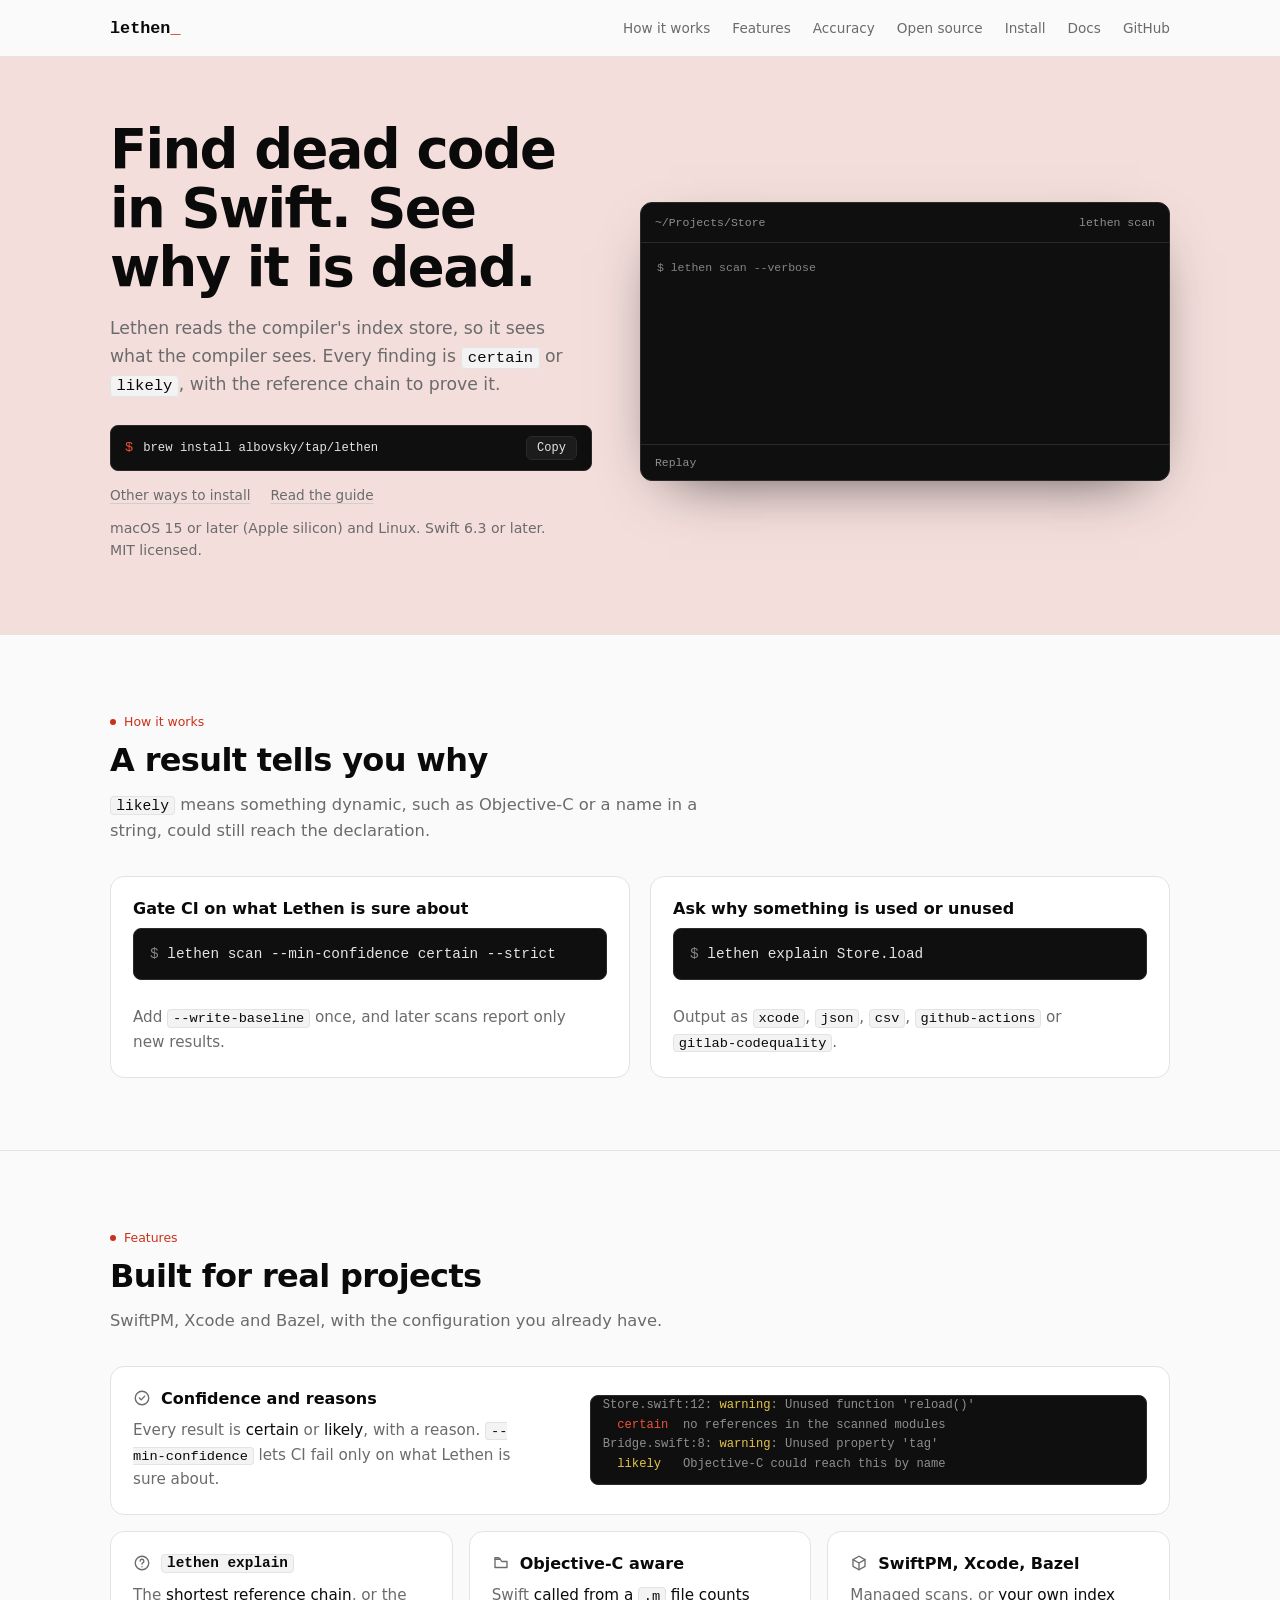
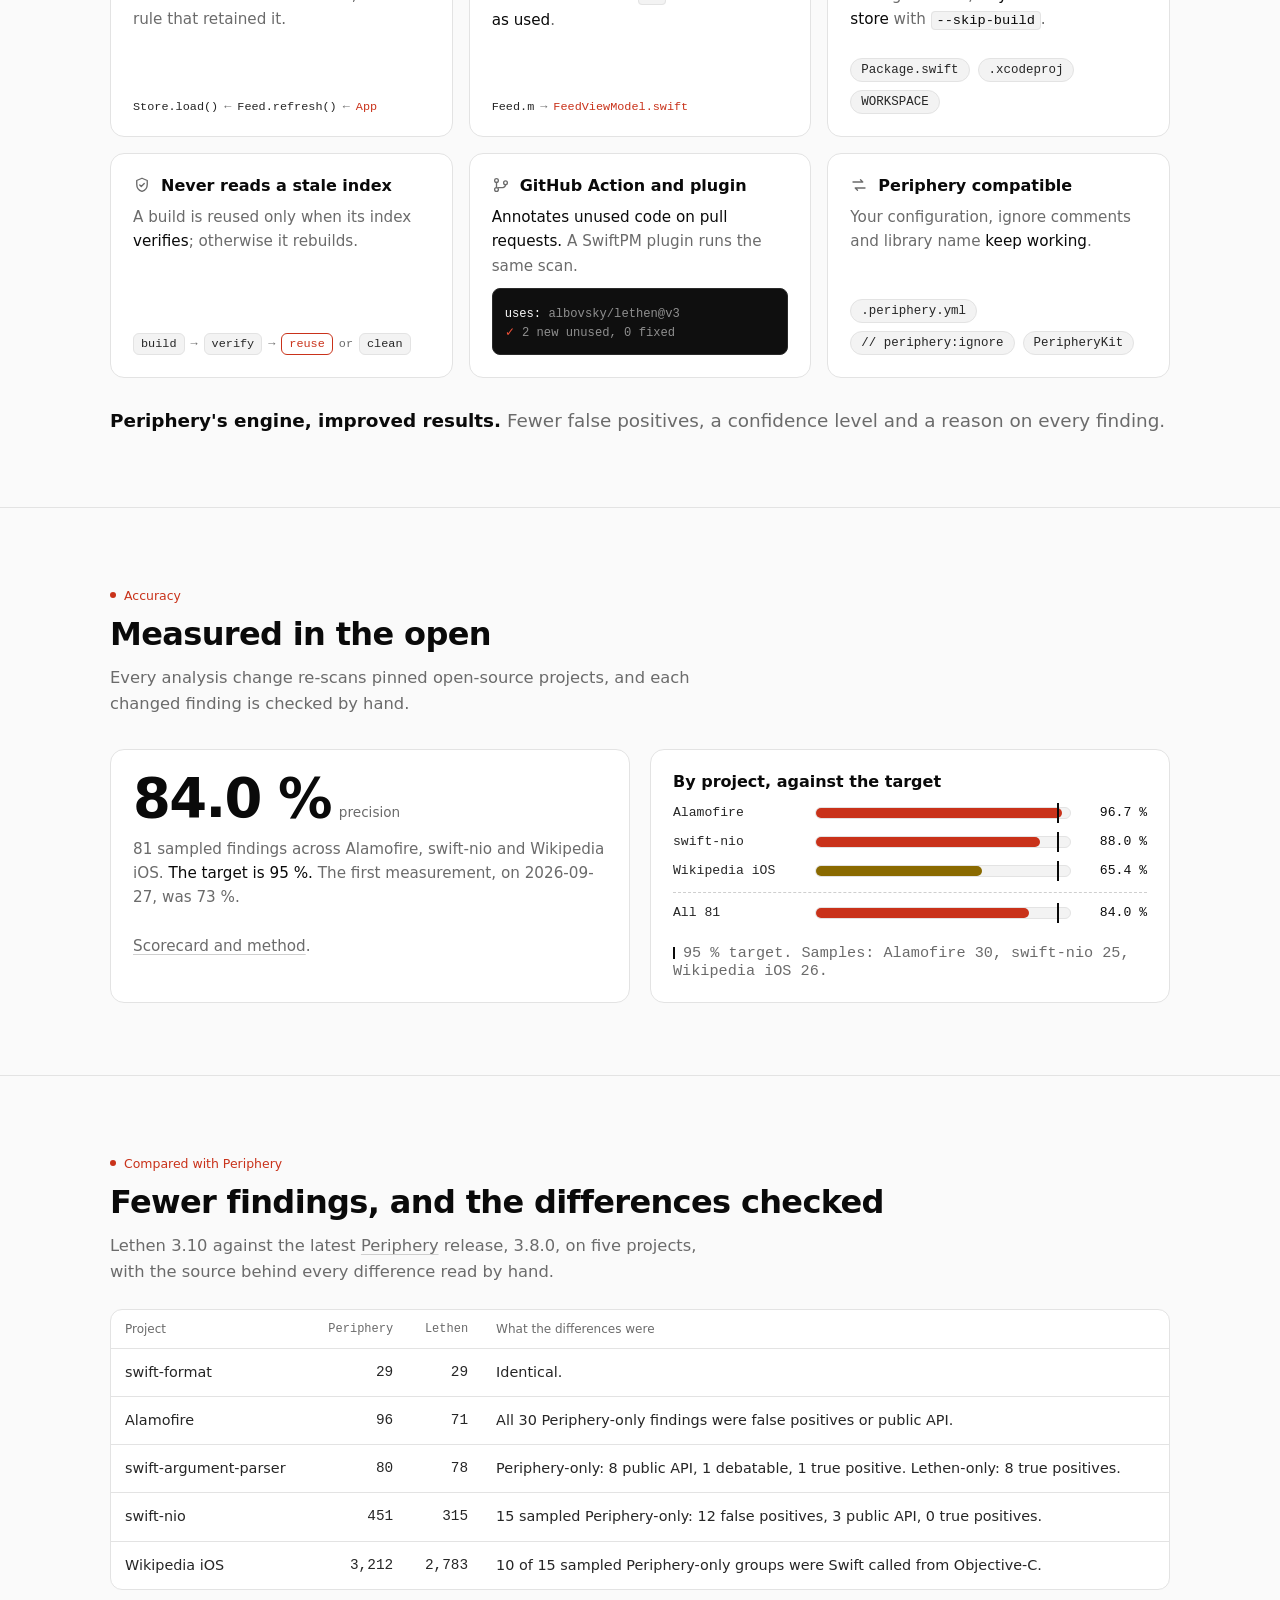
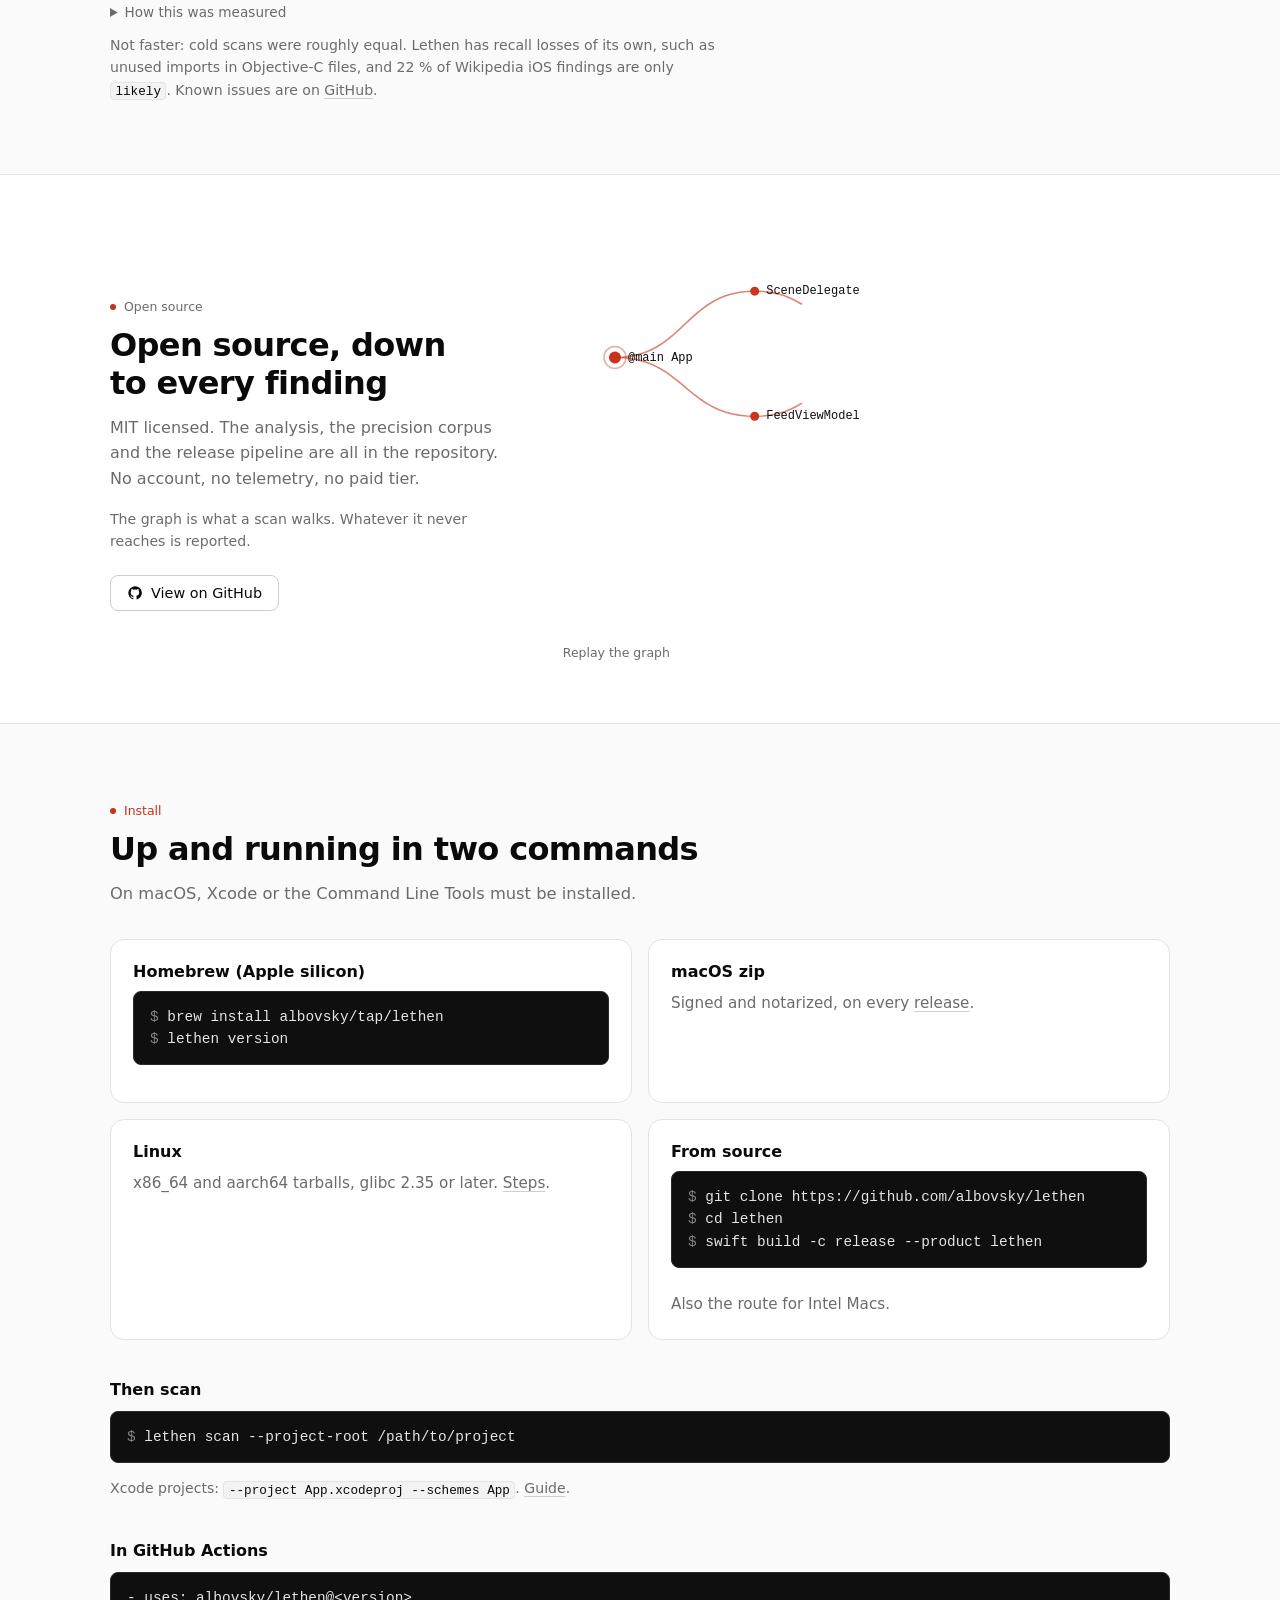
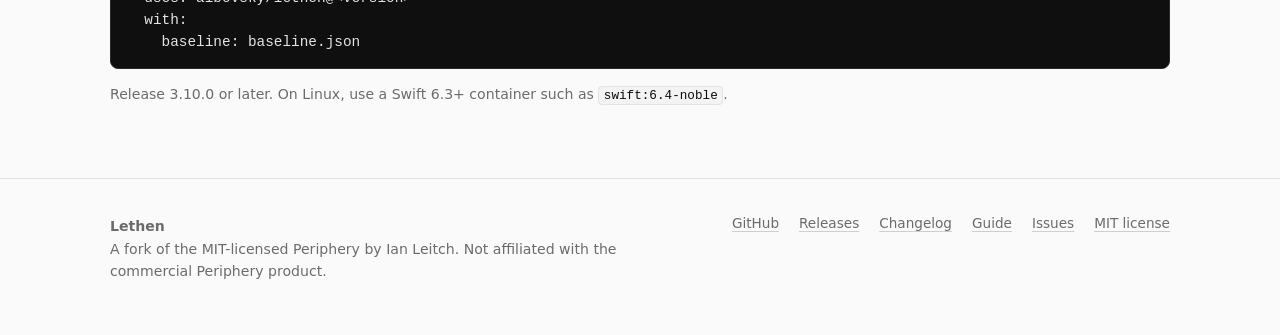
==== public/index.html @ 7d675636 "Darken the light-theme accent and keep Replay focusable during playback The light accent moves from " ====
<!doctype html>
<!-- Deployed from main by Cloudflare Workers Builds -->
<html lang="en">
<head>
<meta charset="utf-8">
<meta name="viewport" content="width=device-width, initial-scale=1">
<title>Lethen: find dead code in Swift</title>
<meta name="description" content="Lethen finds unused code in Swift projects. Every result carries a confidence and a reason. Works with SwiftPM, Xcode and Bazel, on macOS and Linux.">
<meta name="color-scheme" content="dark light">
<meta property="og:title" content="Lethen: find dead code in Swift. See why it is dead.">
<meta property="og:description" content="Every result carries a confidence and a reason, and `lethen explain` shows why a declaration is used or unused.">
<meta property="og:type" content="website">
<link rel="canonical" href="https://lethen.dev/">
<link rel="icon" href="favicon.svg" type="image/svg+xml">
<link rel="stylesheet" href="style.css">
</head>
<body>
<header class="top" id="hdr">
  <div class="wrap">
    <a class="brand" href="#top">lethen<i>_</i></a>
    <nav aria-label="Main">
      <a class="hide-sm" href="#how">How it works</a>
      <a class="hide-sm" href="#features">Features</a>
      <a class="hide-sm" href="#trust">Accuracy</a>
      <a class="hide-sm" href="#open">Open source</a>
      <a href="#install">Install</a>
      <a href="https://github.com/albovsky/lethen/blob/master/docs/guide.md">Docs</a>
      <a href="https://github.com/albovsky/lethen">GitHub</a>
    </nav>
  </div>
</header>

<main id="top">
<div class="herobg">
<canvas class="bg" id="bg" aria-hidden="true"></canvas>
<div class="wrap hero">
  <div>
    <h1>Find dead code in Swift. See why it is dead.</h1>
    <p class="lead">Lethen reads the compiler's index store, so it sees what the compiler sees. Every finding is <code>certain</code> or <code>likely</code>, with the reference chain to prove it.</p>
    <div class="cmd"><span class="p">$</span><code>brew install albovsky/tap/lethen</code><button type="button" data-copy="brew install albovsky/tap/lethen">Copy</button></div>
    <p class="links"><a href="#install">Other ways to install</a><a href="https://github.com/albovsky/lethen/blob/master/docs/guide.md">Read the guide</a></p>
    <p class="note">macOS 15 or later (Apple silicon) and Linux. Swift 6.3 or later. MIT licensed.</p>
  </div>
  <div class="term" id="term">
    <div class="tb"><span>~/Projects/Store</span><span>lethen scan</span></div>
<pre id="screen" aria-live="off"><span class="d">$ lethen scan --verbose</span>
Sources/Store.swift:12:10: <span class="w">warning</span>: Unused function 'reload()'
    reason: no references in the scanned modules
Sources/Cache.swift:40:7: <span class="w">warning</span>: Unused class 'LegacyCache'
    reason: only referenced by unused code
Sources/Bridge.swift:8:16: <span class="w">warning</span>: Unused property 'tag'
    confidence: likely
    reason: Objective-C could reach this by name
<span class="a">3 results, 1 likely.</span>

<span class="d">$ lethen explain Store.reload</span>
<span class="s">Store.reload()</span> is unused: certain.
No declaration in the scanned modules references it.
</pre>
    <button type="button" class="replay" id="replay" hidden>Replay</button>
  </div>
</div>
</div>

<section id="how">
  <div class="wrap">
    <p class="eyebrow">How it works</p>
    <h2>A result tells you why</h2>
    <p class="sub"><code>likely</code> means something dynamic, such as Objective-C or a name in a string, could still reach the declaration.</p>
    <div class="two">
      <div class="card">
        <h3>Gate CI on what Lethen is sure about</h3>
<pre><span class="d">$ </span>lethen scan --min-confidence certain --strict</pre>
        <p>Add <code>--write-baseline</code> once, and later scans report only new results.</p>
      </div>
      <div class="card">
        <h3>Ask why something is used or unused</h3>
<pre><span class="d">$ </span>lethen explain Store.load</pre>
        <p>Output as <code>xcode</code>, <code>json</code>, <code>csv</code>, <code>github-actions</code> or <code>gitlab-codequality</code>.</p>
      </div>
    </div>
  </div>
</section>

<section id="features">
  <div class="wrap">
    <p class="eyebrow">Features</p>
    <h2>Built for real projects</h2>
    <p class="sub">SwiftPM, Xcode and Bazel, with the configuration you already have.</p>
    <div class="grid">
      <div class="card feature-wide">
        <div>
          <h3><svg viewBox="0 0 24 24" fill="none" stroke="currentColor" stroke-width="1.8" stroke-linecap="round" stroke-linejoin="round"><circle cx="12" cy="12" r="9"/><path d="m8.5 12 2.5 2.5 4.5-5"/></svg>Confidence and reasons</h3>
          <p>Every result is <b>certain</b> or <b>likely</b>, with a reason. <code>--min-confidence</code> lets CI fail only on what Lethen is sure about.</p>
        </div>
        <div class="vis mini">Store.swift:12: <span class="w">warning</span>: Unused function 'reload()'
  <span class="a">certain</span>  no references in the scanned modules
Bridge.swift:8: <span class="w">warning</span>: Unused property 'tag'
  <span class="w">likely</span>   Objective-C could reach this by name</div>
      </div>
      <div class="card">
        <h3><svg viewBox="0 0 24 24" fill="none" stroke="currentColor" stroke-width="1.8" stroke-linecap="round" stroke-linejoin="round"><circle cx="12" cy="12" r="9"/><path d="M9.5 9.5a2.5 2.5 0 1 1 3.5 2.3c-.7.3-1 .9-1 1.7"/><path d="M12 17h.01"/></svg><code>lethen explain</code></h3>
        <p>The <b>shortest reference chain</b>, or the rule that retained it.</p>
        <div class="vis chain"><span>Store.load()</span><span class="arr">←</span><span>Feed.refresh()</span><span class="arr">←</span><span class="end">App</span></div>
      </div>
      <div class="card">
        <h3><svg viewBox="0 0 24 24" fill="none" stroke="currentColor" stroke-width="1.8" stroke-linecap="round" stroke-linejoin="round"><path d="M4 7h7l2 3h7v8H4z"/><path d="M4 7V5h5l2 2"/></svg>Objective-C aware</h3>
        <p>Swift <b>called from a <code>.m</code> file counts as used</b>.</p>
        <div class="vis chain"><span>Feed.m</span><span class="arr">→</span><span class="end">FeedViewModel.swift</span></div>
      </div>
      <div class="card">
        <h3><svg viewBox="0 0 24 24" fill="none" stroke="currentColor" stroke-width="1.8" stroke-linecap="round" stroke-linejoin="round"><path d="m12 3 8 4.5v9L12 21l-8-4.5v-9z"/><path d="M12 12 4 7.5M12 12l8-4.5M12 12v9"/></svg>SwiftPM, Xcode, Bazel</h3>
        <p>Managed scans, or <b>your own index store</b> with <code>--skip-build</code>.</p>
        <div class="vis chips"><span class="chip">Package.swift</span><span class="chip">.xcodeproj</span><span class="chip">WORKSPACE</span></div>
      </div>
      <div class="card">
        <h3><svg viewBox="0 0 24 24" fill="none" stroke="currentColor" stroke-width="1.8" stroke-linecap="round" stroke-linejoin="round"><path d="M12 3 5 6v5c0 4.5 3 8.3 7 9.5 4-1.2 7-5 7-9.5V6z"/><path d="m9 12 2 2 4-4"/></svg>Never reads a stale index</h3>
        <p>A build is reused only when its index <b>verifies</b>; otherwise it rebuilds.</p>
        <div class="vis steps"><span>build</span><span class="arr">→</span><span>verify</span><span class="arr">→</span><i><span class="hi">reuse</span><span class="arr">or</span><span>clean</span></i></div>
      </div>
      <div class="card">
        <h3><svg viewBox="0 0 24 24" fill="none" stroke="currentColor" stroke-width="1.8" stroke-linecap="round" stroke-linejoin="round"><circle cx="6" cy="6" r="2.5"/><circle cx="6" cy="18" r="2.5"/><circle cx="18" cy="9" r="2.5"/><path d="M6 8.5v7M18 11.5c0 3-3 4-6 4H8.5"/></svg>GitHub Action and plugin</h3>
        <p><b>Annotates unused code on pull requests.</b> A SwiftPM plugin runs the same scan.</p>
        <div class="vis mini"><span class="s">uses:</span> albovsky/lethen@v3
<span class="a">✓</span> 2 new unused, 0 fixed</div>
      </div>
      <div class="card">
        <h3><svg viewBox="0 0 24 24" fill="none" stroke="currentColor" stroke-width="1.8" stroke-linecap="round" stroke-linejoin="round"><path d="M4 8h13l-3-3M20 16H7l3 3"/></svg>Periphery compatible</h3>
        <p>Your configuration, ignore comments and library name <b>keep working</b>.</p>
        <div class="vis chips"><span class="chip">.periphery.yml</span><span class="chip">// periphery:ignore</span><span class="chip">PeripheryKit</span></div>
      </div>
    </div>
    <p class="tail"><b>Periphery's engine, improved results.</b> Fewer false positives, a confidence level and a reason on every finding.</p>
  </div>
</section>

<section id="trust">
  <div class="wrap">
    <p class="eyebrow">Accuracy</p>
    <h2>Measured in the open</h2>
    <p class="sub">Every analysis change re-scans pinned open-source projects, and each changed finding is checked by hand.</p>
    <div class="two">
      <div class="card">
        <div class="stat">84.0 %<small>precision</small></div>
        <p>81 sampled findings across Alamofire, swift-nio and Wikipedia iOS. <b>The target is 95 %.</b> The first measurement, on 2026-09-27, was 73 %.</p>
        <p class="note"><a href="https://github.com/albovsky/lethen/blob/master/docs/validation/precision-corpus.md">Scorecard and method</a>.</p>
      </div>
      <div class="card">
        <h3>By project, against the target</h3>
        <div class="bars" aria-label="Precision by project, against a 95 percent target">
          <div class="row"><span>Alamofire</span><div class="trk"><div class="fill" style="width:96.7%"></div><div class="tgt"></div></div><b>96.7 %</b></div>
          <div class="row"><span>swift-nio</span><div class="trk"><div class="fill" style="width:88%"></div><div class="tgt"></div></div><b>88.0 %</b></div>
          <div class="row"><span>Wikipedia iOS</span><div class="trk"><div class="fill low" style="width:65.4%"></div><div class="tgt"></div></div><b>65.4 %</b></div>
          <div class="row total"><span>All 81</span><div class="trk"><div class="fill" style="width:84%"></div><div class="tgt"></div></div><b>84.0 %</b></div>
        </div>
        <p class="legend"><i></i>95 % target. Samples: Alamofire 30, swift-nio 25, Wikipedia iOS 26.</p>
      </div>
    </div>
  </div>
</section>

<section id="periphery">
  <div class="wrap">
    <p class="eyebrow">Compared with Periphery</p>
    <h2>Fewer findings, and the differences checked</h2>
    <p class="sub">Lethen 3.10 against the latest <a href="https://github.com/peripheryapp/periphery">Periphery</a> release, 3.8.0, on five projects, with the source behind every difference read by hand.</p>
    <div class="table-scroll"><table class="wide">
      <thead><tr><th>Project</th><th class="num">Periphery</th><th class="num">Lethen</th><th>What the differences were</th></tr></thead>
      <tbody>
        <tr><td>swift-format</td><td class="num">29</td><td class="num">29</td><td>Identical.</td></tr>
        <tr><td>Alamofire</td><td class="num">96</td><td class="num">71</td><td>All 30 Periphery-only findings were false positives or public API.</td></tr>
        <tr><td>swift-argument-parser</td><td class="num">80</td><td class="num">78</td><td>Periphery-only: 8 public API, 1 debatable, 1 true positive. Lethen-only: 8 true positives.</td></tr>
        <tr><td>swift-nio</td><td class="num">451</td><td class="num">315</td><td>15 sampled Periphery-only: 12 false positives, 3 public API, 0 true positives.</td></tr>
        <tr><td>Wikipedia iOS</td><td class="num">3,212</td><td class="num">2,783</td><td>10 of 15 sampled Periphery-only groups were Swift called from Objective-C.</td></tr>
      </tbody>
    </table></div>
    <details class="note">
      <summary>How this was measured</summary>
      <p>Results with <code>--retain-public</code>, except Wikipedia iOS. Lethen 3.10.0 is <code>master</code> at <code>d7dec6c</code>. Periphery 3.8.0 is upstream tag <code>3.8.0</code> (<code>a2db299</code>), the latest upstream release. Both were built from source with <code>swift build -c release</code>. Alamofire, swift-argument-parser, swift-format and swift-nio ran on Linux x86_64 with Swift 6.4 (swift-6.4-RELEASE), at commits <code>bda9ed5</code>, <code>1021ac8</code>, <code>b15dd59</code> and <code>feaf4ac</code>, with <code>--retain-public --format json --quiet --disable-update-check</code>. Wikipedia iOS ran at <code>599e4a6</code> on an arm64 Mac with Xcode 27.0 (27A266a), Swift 6.4 and macOS 27, with <code>--project Wikipedia.xcodeproj --schemes Wikipedia -- -destination "generic/platform=iOS Simulator"</code>.</p>
      <p>Findings were matched on file, line, name and hint. For each project, every finding reported by only one tool was listed, and up to 15 per direction were checked by reading the source and, for Lethen, with <code>lethen explain</code>. The raw scan output is not published yet, so treat these numbers as a measurement we made, not a reproducible benchmark.</p>
    </details>
    <p class="note">Not faster: cold scans were roughly equal. Lethen has recall losses of its own, such as unused imports in Objective-C files, and 22 % of Wikipedia iOS findings are only <code>likely</code>. Known issues are on <a href="https://github.com/albovsky/lethen/issues">GitHub</a>.</p>
  </div>
</section>

<div class="band" id="open">
  <div class="wrap">
    <div>
      <p class="eyebrow">Open source</p>
      <h2>Open source, down to every finding</h2>
      <p>MIT licensed. The analysis, the precision corpus and the release pipeline are all in the repository. No account, no telemetry, no paid tier.</p>
      <p class="note">The graph is what a scan walks. Whatever it never reaches is reported.</p>
      <a class="btn" href="https://github.com/albovsky/lethen"><svg viewBox="0 0 24 24" fill="currentColor" aria-hidden="true"><path d="M12 2a10 10 0 0 0-3.2 19.5c.5.1.7-.2.7-.5v-1.8c-2.8.6-3.4-1.2-3.4-1.2-.4-1.2-1.1-1.5-1.1-1.5-.9-.6.1-.6.1-.6 1 .1 1.5 1 1.5 1 .9 1.6 2.4 1.1 3 .9.1-.7.4-1.1.6-1.4-2.2-.2-4.6-1.1-4.6-5 0-1.1.4-2 1-2.7-.1-.3-.4-1.3.1-2.7 0 0 .8-.3 2.8 1a9.5 9.5 0 0 1 5 0c1.9-1.3 2.7-1 2.7-1 .5 1.4.2 2.4.1 2.7.6.7 1 1.6 1 2.7 0 3.9-2.4 4.8-4.6 5 .4.3.7.9.7 1.9v2.8c0 .3.2.6.7.5A10 10 0 0 0 12 2z"/></svg>View on GitHub</a>
    </div>
    <div class="graph"><div class="dots" role="img" aria-label="A reference graph: declarations reached from the app entry point lit in orange, declarations nothing reaches dimmed below"><canvas id="dots"></canvas></div><button type="button" class="replay" id="dots-replay" hidden>Replay the graph</button></div>
  </div>
</div>

<section id="install">
  <div class="wrap">
    <p class="eyebrow">Install</p>
    <h2>Up and running in two commands</h2>
    <p class="sub">On macOS, Xcode or the Command Line Tools must be installed.</p>
    <div class="grid install">
      <div class="card">
        <h3>Homebrew (Apple silicon)</h3>
<pre><span class="d">$ </span>brew install albovsky/tap/lethen
<span class="d">$ </span>lethen version</pre>
      </div>
      <div class="card">
        <h3>macOS zip</h3>
        <p>Signed and notarized, on every <a href="https://github.com/albovsky/lethen/releases/latest">release</a>.</p>
      </div>
      <div class="card">
        <h3>Linux</h3>
        <p>x86_64 and aarch64 tarballs, glibc 2.35 or later. <a href="https://github.com/albovsky/lethen#linux">Steps</a>.</p>
      </div>
      <div class="card">
        <h3>From source</h3>
<pre><span class="d">$ </span>git clone https://github.com/albovsky/lethen
<span class="d">$ </span>cd lethen
<span class="d">$ </span>swift build -c release --product lethen</pre>
        <p>Also the route for Intel Macs.</p>
      </div>
    </div>
    <h3 class="gap">Then scan</h3>
<pre><span class="d">$ </span>lethen scan --project-root /path/to/project</pre>
    <p class="note">Xcode projects: <code>--project App.xcodeproj --schemes App</code>. <a href="https://github.com/albovsky/lethen/blob/master/docs/guide.md">Guide</a>.</p>
    <h3 class="gap">In GitHub Actions</h3>
<pre>- uses: albovsky/lethen@&lt;version&gt;
  with:
    baseline: baseline.json</pre>
    <p class="note">Release 3.10.0 or later. On Linux, use a Swift 6.3+ container such as <code>swift:6.4-noble</code>.</p>
  </div>
</section>
</main>

<footer>
  <div class="wrap cols">
    <div>
      <strong>Lethen</strong><br>
      A fork of the MIT-licensed Periphery by Ian Leitch. Not affiliated with the commercial Periphery product.
    </div>
    <ul>
      <li><a href="https://github.com/albovsky/lethen">GitHub</a></li>
      <li><a href="https://github.com/albovsky/lethen/releases">Releases</a></li>
      <li><a href="https://github.com/albovsky/lethen/blob/master/CHANGELOG.md">Changelog</a></li>
      <li><a href="https://github.com/albovsky/lethen/blob/master/docs/guide.md">Guide</a></li>
      <li><a href="https://github.com/albovsky/lethen/issues">Issues</a></li>
      <li><a href="https://github.com/albovsky/lethen/blob/master/LICENSE.md">MIT license</a></li>
    </ul>
  </div>
</footer>

<script>
document.querySelectorAll("[data-copy]").forEach(function (b) {
  b.addEventListener("click", function () {
    if (!navigator.clipboard) return;
    navigator.clipboard.writeText(b.dataset.copy).then(function () {
      b.textContent = "Copied";
      setTimeout(function () { b.textContent = "Copy"; }, 1500);
    }).catch(function () {});
  });
});

// The hero terminal types its two commands and prints the output line by line.
// The full transcript stays in the HTML, so it reads completely without
// JavaScript and when the visitor prefers reduced motion. With motion on, the
// transcript is only visually hidden and an aria-hidden copy is animated, so
// assistive technology always sees the whole output.
(function () {
  var transcript = document.getElementById("screen");
  var replay = document.getElementById("replay");
  if (!transcript || !replay) return;
  var reduce = window.matchMedia && window.matchMedia("(prefers-reduced-motion: reduce)").matches;
  if (reduce) return;
  var finalHTML = transcript.innerHTML;
  var lines = finalHTML.replace(/\n$/, "").split("\n");
  var timer = null;
  var screen = document.createElement("pre");
  screen.setAttribute("aria-hidden", "true");
  transcript.classList.add("visually-hidden");
  transcript.parentNode.insertBefore(screen, transcript.nextSibling);

  function stop() { if (timer) { clearTimeout(timer); timer = null; } }

  function play() {
    stop();
    replay.hidden = false;
    screen.innerHTML = "";
    var i = 0;
    function next(delay) { timer = setTimeout(step, delay); }
    function step() {
      if (i >= lines.length) { timer = null; return; }
      var line = lines[i++];
      var isCmd = /^<span class="d">\$ /.test(line);
      if (isCmd) {
        var text = line.replace(/<[^>]+>/g, "");
        var typed = 0;
        var open = '<span class="d">';
        function type() {
          typed++;
          screen.innerHTML = screen.innerHTML.replace(/<span class="d">[^<]*<span class="caret"><\/span><\/span>$/, "")
            + open + text.slice(0, typed) + '<span class="caret"></span></span>';
          if (typed < text.length) { timer = setTimeout(type, 28 + Math.random() * 40); }
          else { timer = setTimeout(function () {
            screen.innerHTML = screen.innerHTML.replace(/<span class="caret"><\/span>/, "") + "\n";
            next(500);
          }, 350); }
        }
        if (screen.innerHTML && !/\n$/.test(screen.innerHTML)) screen.innerHTML += "\n";
        type();
      } else {
        screen.innerHTML += line + "\n";
        next(line === "" ? 650 : (/warning/.test(line) ? 180 : 90));
      }
    }
    next(600);
  }

  replay.addEventListener("click", play);
  var started = false;
  function start() { if (started) return; started = true; play(); }
  if ("IntersectionObserver" in window) {
    var io = new IntersectionObserver(function (entries) {
      if (entries.some(function (e) { return e.isIntersecting; })) { io.disconnect(); start(); }
    }, { threshold: 0.4 });
    io.observe(screen);
  } else { start(); }
})();

// Reference graph in the open-source band: what a scan walks. The entry point
// on the left, declarations it reaches lit in order, declarations nothing
// reaches dimmed below. Animates once when scrolled into view; draws the final
// state at once under reduced motion.
(function () {
  var c = document.getElementById("dots");
  if (!c || !c.getContext) return;
  var nodes = [
    { id: "app", l: "@main App", x: 0.05, y: 0.30, root: true },
    { id: "scene", l: "SceneDelegate", x: 0.30, y: 0.12 },
    { id: "feed", l: "FeedViewModel", x: 0.30, y: 0.46 },
    { id: "store", l: "Store", x: 0.55, y: 0.29 },
    { id: "load", l: "Store.load()", x: 0.78, y: 0.12 },
    { id: "cache", l: "Cache", x: 0.78, y: 0.46 },
    { id: "parse", l: "Parser.parse()", x: 0.96, y: 0.29 },
    { id: "legacy", l: "LegacyCache", x: 0.30, y: 0.80, dead: true },
    { id: "migrate", l: "migrate()", x: 0.05, y: 0.92, dead: true },
    { id: "reload", l: "Store.reload()", x: 0.60, y: 0.92, dead: true },
    { id: "tag", l: "Bridge.tag", x: 0.96, y: 0.80, dead: true, likely: true }
  ];
  var edges = [["app","scene"],["app","feed"],["scene","store"],["feed","store"],["store","load"],["store","cache"],["load","parse"],["cache","parse"],["reload","cache"],["legacy","migrate"],["reload","legacy"]];
  var byId = {}; nodes.forEach(function (n) { byId[n.id] = n; });
  // Breadth-first depth from the root decides when each live node lights up.
  var depth = { app: 0 }, queue = ["app"];
  while (queue.length) {
    var cur = queue.shift();
    edges.forEach(function (e) {
      if (e[0] === cur && !byId[e[1]].dead && depth[e[1]] === undefined) { depth[e[1]] = depth[cur] + 1; queue.push(e[1]); }
    });
  }
  var STEP = 700, DEAD_AT = 4 * STEP, DEAD_LEN = 900;
  var reduce = window.matchMedia && window.matchMedia("(prefers-reduced-motion: reduce)").matches;
  var ease = function (t) { return t < 0 ? 0 : t > 1 ? 1 : 1 - Math.pow(1 - t, 3); };
  function curve(x1, y1, x2, y2) {
    var mx = (x1 + x2) / 2, pts = [], len = 0, px = x1, py = y1;
    for (var i = 0; i <= 24; i++) {
      var t = i / 24, u = 1 - t;
      var x = u*u*u*x1 + 3*u*u*t*mx + 3*u*t*t*mx + t*t*t*x2;
      var y = u*u*u*y1 + 3*u*u*t*y1 + 3*u*t*t*y2 + t*t*t*y2;
      if (i) len += Math.hypot(x - px, y - py);
      pts.push([x, y]); px = x; py = y;
    }
    return { pts: pts, len: len };
  }
  function draw(elapsed) {
    var dpr = window.devicePixelRatio || 1;
    var w = c.clientWidth, h = c.clientHeight;
    if (!w || !h) return;
    var bw = Math.round(w * dpr), bh = Math.round(h * dpr);
    if (c.width !== bw || c.height !== bh) { c.width = bw; c.height = bh; }
    var ctx = c.getContext("2d"); ctx.setTransform(dpr, 0, 0, dpr, 0, 0);
    var cs = getComputedStyle(document.documentElement);
    var accent = cs.getPropertyValue("--accent").trim() || "#f05138";
    var muted = cs.getPropertyValue("--muted").trim() || "#8f8f8f";
    var line = cs.getPropertyValue("--line-strong").trim() || "#3d3d3d";
    var strong = cs.getPropertyValue("--strong").trim() || "#fafafa";
    var warn = cs.getPropertyValue("--warn").trim() || "#e8c547";
    var small = w < 520;
    var padX = small ? 14 : 24, padT = 16, padB = 16;
    var px = function (n) { return padX + n.x * (w - padX * 2); }, py = function (n) { return padT + n.y * (h - padT - padB); };
    var font = (small ? "10px " : "12px ") + (cs.getPropertyValue("--mono") || "monospace");
    ctx.clearRect(0, 0, w, h);
    ctx.font = font; ctx.textBaseline = "middle";

    // Divider between reached and unreached.
    var divY = py({ y: 0.65 });
    var deadT = ease((elapsed - DEAD_AT) / DEAD_LEN);
    ctx.globalAlpha = 0.9 * deadT; ctx.strokeStyle = line; ctx.setLineDash([2, 6]); ctx.lineWidth = 1;
    ctx.beginPath(); ctx.moveTo(padX, divY); ctx.lineTo(w - padX, divY); ctx.stroke();
    ctx.setLineDash([]);
    ctx.fillStyle = muted; ctx.textAlign = "left";
    ctx.fillText("nothing reaches these", padX, divY + 12);
    ctx.globalAlpha = 1;

    ctx.lineWidth = 1.6;
    edges.forEach(function (e) {
      var a = byId[e[0]], b = byId[e[1]];
      var dead = a.dead || b.dead;
      var cv = curve(px(a), py(a), px(b), py(b));
      var t = dead ? deadT : ease((elapsed - depth[e[0]] * STEP) / STEP);
      if (t <= 0) return;
      ctx.strokeStyle = dead ? line : accent;
      ctx.globalAlpha = dead ? 0.9 : 0.6;
      ctx.setLineDash(dead ? [3, 4] : [cv.len, cv.len]);
      ctx.lineDashOffset = dead ? 0 : cv.len * (1 - t);
      if (dead) { ctx.globalAlpha *= t; }
      ctx.beginPath(); ctx.moveTo(cv.pts[0][0], cv.pts[0][1]);
      for (var i = 1; i < cv.pts.length; i++) ctx.lineTo(cv.pts[i][0], cv.pts[i][1]);
      ctx.stroke();
    });
    ctx.setLineDash([]); ctx.lineDashOffset = 0; ctx.globalAlpha = 1;

    nodes.forEach(function (n) {
      var x = px(n), y = py(n), r = n.root ? 6 : 4.5;
      var t = n.dead ? deadT : ease((elapsed - depth[n.id] * STEP + 200) / 400);
      if (t <= 0) return;
      ctx.globalAlpha = t;
      if (!n.dead && t < 1) { // arrival pulse
        ctx.beginPath(); ctx.arc(x, y, r + 14 * (1 - t), 0, Math.PI * 2);
        ctx.strokeStyle = accent; ctx.globalAlpha = (1 - t) * 0.6; ctx.lineWidth = 1.5; ctx.stroke(); ctx.globalAlpha = t;
      }
      ctx.beginPath(); ctx.arc(x, y, r, 0, Math.PI * 2);
      if (n.dead) { ctx.strokeStyle = n.likely ? warn : muted; ctx.lineWidth = 1.5; ctx.stroke(); }
      else { ctx.fillStyle = accent; ctx.fill(); }
      if (n.root) { ctx.beginPath(); ctx.arc(x, y, r + 5, 0, Math.PI * 2); ctx.strokeStyle = accent; ctx.globalAlpha = .4 * t; ctx.lineWidth = 1.5; ctx.stroke(); ctx.globalAlpha = t; }
      ctx.fillStyle = n.dead ? muted : strong;
      var right = n.x < 0.9;
      var short = small ? n.l.replace(/^[A-Za-z]+\./, "") : n.l;
      // Label above the node for the top row and below for the bottom row, to the side otherwise.
      var tag = n.dead ? (n.likely ? "likely" : "unused") : "";
      if (!right && !n.dead) { // right edge: label under the node, clear of the incoming edges
        ctx.textAlign = "right"; ctx.fillText(short, x + r, y + r + 14);
      } else {
        ctx.textAlign = right ? "left" : "right";
        var lx = right ? x + r + 7 : x - r - 7;
        ctx.fillText(short, lx, y);
        if (tag) { ctx.fillStyle = n.likely ? warn : muted; ctx.fillText(tag, lx, y + 14); }
      }
    });
    ctx.globalAlpha = 1;
  }
  var TOTAL = DEAD_AT + DEAD_LEN + 200, start = null, raf = null;
  function frame(now) {
    if (start === null) start = now;
    var e = now - start;
    draw(e);
    if (e < TOTAL) raf = requestAnimationFrame(frame); else raf = null;
  }
  function play() { if (raf) cancelAnimationFrame(raf); start = null; raf = requestAnimationFrame(frame); }
  function settle() { draw(TOTAL); }
  if (reduce) { settle(); }
  else if ("IntersectionObserver" in window) {
    var seen = false;
    var io = new IntersectionObserver(function (entries) {
      if (!seen && entries.some(function (x) { return x.isIntersecting; })) { seen = true; io.disconnect(); play(); }
    }, { threshold: 0.5 });
    io.observe(c);
    c.addEventListener("click", play);
    var btn = document.getElementById("dots-replay");
    if (btn) { btn.hidden = false; btn.addEventListener("click", play); }
  } else { settle(); }
  var t; window.addEventListener("resize", function () { clearTimeout(t); t = setTimeout(function () { if (!raf) settle(); }, 100); });
  if (window.matchMedia) window.matchMedia("(prefers-color-scheme: light)").addEventListener("change", function () { if (!raf) settle(); });
})();

// Hero background: a faint field of pixels. Every nine seconds a scan passes
// across it; the pixels the scan finds unreachable flash orange, fall out of
// the grid and the grid heals before the next pass. Reduced motion shows the
// still field.
(function () {
  var c = document.getElementById("bg");
  if (!c || !c.getContext) return;
  var CELL = 16, P = 3, PERIOD = 12, SWEEP = 7;
  var reduce = window.matchMedia && window.matchMedia("(prefers-reduced-motion: reduce)").matches;
  function rnd(seed) { var x = Math.sin(seed * 9999.1) * 10000; return x - Math.floor(x); }
  function draw(t) {
    var dpr = window.devicePixelRatio || 1, w = c.clientWidth, h = c.clientHeight;
    if (!w || !h) return;
    var bw = Math.round(w * dpr), bh = Math.round(h * dpr);
    if (c.width !== bw || c.height !== bh) { c.width = bw; c.height = bh; }
    var ctx = c.getContext("2d"); ctx.setTransform(dpr, 0, 0, dpr, 0, 0); ctx.clearRect(0, 0, w, h);
    var cs = getComputedStyle(document.documentElement);
    var accent = cs.getPropertyValue("--accent").trim() || "#f05138";
    var fg = cs.getPropertyValue("--fg").trim() || "#e4e4e4";
    var u = t % PERIOD, cyc = Math.floor(t / PERIOD), scanX = (u / SWEEP) * w;
    var cols = Math.ceil(w / CELL), rows = Math.ceil(h / CELL);
    for (var y = 0; y < rows; y++) for (var x = 0; x < cols; x++) {
      var px = x * CELL + 6, py = y * CELL + 6, a = 0.05 + 0.04 * rnd(x * 3 + y * 17);
      var dead = !reduce && rnd(x * 131 + y * 7 + cyc * 3) < 0.02;
      if (dead && px < scanX) {
        var since = (scanX - px) / w * SWEEP; // seconds since the scan passed this pixel
        if (since < 0.6) { ctx.globalAlpha = 0.5; ctx.fillStyle = accent; ctx.fillRect(px, py, P, P); continue; }
        var fall = since - 0.6;
        if (fall < 1.6) { ctx.globalAlpha = 0.5 * (1 - fall / 1.6); ctx.fillStyle = accent; ctx.fillRect(px, py + fall * fall * 60, P, P); }
        else if (u > SWEEP + 1.5) { ctx.globalAlpha = a * Math.min(1, (u - SWEEP - 1.5) / 1.5); ctx.fillStyle = fg; ctx.fillRect(px, py, P, P); }
        continue;
      }
      ctx.globalAlpha = a; ctx.fillStyle = fg; ctx.fillRect(px, py, P, P);
    }
    if (!reduce && u < SWEEP) { ctx.globalAlpha = 0.2; ctx.fillStyle = accent; ctx.fillRect(scanX, 0, 1, h); }
    ctx.globalAlpha = 1;
  }
  if (reduce) {
    draw(0);
    window.addEventListener("resize", function () { draw(0); });
    if (window.matchMedia) window.matchMedia("(prefers-color-scheme: light)").addEventListener("change", function () { draw(0); });
    return;
  }
  var start = null, visible = true;
  function frame(now) {
    if (start === null) start = now;
    if (visible) draw((now - start) / 1000);
    requestAnimationFrame(frame);
  }
  if ("IntersectionObserver" in window) new IntersectionObserver(function (e) { visible = e[0].isIntersecting; }).observe(c);
  requestAnimationFrame(frame);
})();

// Mark the nav link of the section that sits under the top third of the viewport.
(function () {
  var links = Array.prototype.slice.call(document.querySelectorAll("nav a[href^='#']"));
  var secs = links.map(function (a) { return document.querySelector(a.getAttribute("href")); }).filter(Boolean);
  if (!secs.length) return;
  var raf = 0;
  function update() {
    raf = 0;
    var line = window.innerHeight * 0.35, cur = null;
    secs.forEach(function (s) { if (s.getBoundingClientRect().top <= line) cur = s; });
    if (window.innerHeight + window.scrollY >= document.documentElement.scrollHeight - 2) cur = secs[secs.length - 1];
    links.forEach(function (a) { a.classList.toggle("on", !!cur && a.getAttribute("href") === "#" + cur.id); });
  }
  function schedule() { if (!raf) raf = requestAnimationFrame(update); }
  window.addEventListener("scroll", schedule, { passive: true });
  window.addEventListener("resize", schedule);
  update();
})();
</script>
</body>
</html>
---- public/style.css ----
/* Lethen site. Dark by default, follows a light system theme. */
:root {
  --bg: #0f0f0f; --fg: #e4e4e4; --strong: #fafafa; --muted: #8f8f8f; --line: #2a2a2a; --line-strong: #3d3d3d;
  --card: #171717; --card-2: #1c1c1c; --term: #0a0a0a;
  --accent: #f05138; --accent-dim: #3d1f1a; --warn: #e8c547; --comment: #858585;
  --mono: ui-monospace, "SF Mono", SFMono-Regular, Menlo, Consolas, monospace;
  --sans: system-ui, -apple-system, "Segoe UI", Roboto, sans-serif;
  color-scheme: dark;
}
@media (prefers-color-scheme: light) {
  :root {
    --bg: #fafafa; --fg: #262626; --strong: #0a0a0a; --muted: #6b6b6b; --line: #e3e3e3; --line-strong: #cfcfcf;
    --card: #ffffff; --card-2: #f3f3f3; --term: #0f0f0f;
    --accent: #c9321a; --accent-dim: #fbe3de; --warn: #8a6a00; --comment: #8f8f8f;
    color-scheme: light;
  }
  /* The terminal stays dark in both themes. */
  .term, .cmd, pre, .mini { --fg: #e4e4e4; --strong: #fafafa; --muted: #8f8f8f; --accent: #f05138; --warn: #e8c547; --comment: #858585; --line: #2a2a2a; --line-strong: #3d3d3d; --card-2: #1c1c1c; }
}

* { box-sizing: border-box; }
[hidden] { display: none !important; }
html { scroll-behavior: smooth; }
@media (prefers-reduced-motion: reduce) { html { scroll-behavior: auto; } }
.visually-hidden { position: absolute !important; width: 1px !important; height: 1px !important; min-height: 0 !important; padding: 0 !important; margin: -1px !important; overflow: hidden !important; clip: rect(0 0 0 0); clip-path: inset(50%); white-space: nowrap !important; border: 0 !important; }
body { margin: 0; background: var(--bg); color: var(--fg); font: 16px/1.6 var(--sans); -webkit-font-smoothing: antialiased; }
h1, h2, h3, p { margin: 0; }
h1, h2, h3 { text-wrap: balance; }
p { text-wrap: pretty; }
a { color: inherit; text-decoration-color: var(--line-strong); text-underline-offset: 3px; }
a:hover { color: var(--strong); text-decoration-color: var(--accent); }
code, pre, kbd { font-family: var(--mono); font-size: .9em; }
:not(pre) > code { background: var(--card-2); border: 1px solid var(--line); padding: .05em .35em; border-radius: 4px; color: var(--strong); white-space: nowrap; }
b { color: var(--strong); font-weight: 500; }
.wrap { max-width: 1100px; margin: 0 auto; padding: 0 20px; }
.wrap > * { min-width: 0; }

header.top {
  position: sticky; top: 0; z-index: 10; border-bottom: 1px solid var(--line);
  background: color-mix(in srgb, var(--bg) 85%, transparent); backdrop-filter: blur(12px); -webkit-backdrop-filter: blur(12px);
}
header.top .wrap { display: flex; align-items: center; justify-content: space-between; gap: 16px; min-height: 56px; flex-wrap: wrap; }
.brand { font: 700 1.05rem var(--mono); color: var(--strong); text-decoration: none; }
.brand i { color: var(--accent); font-style: normal; }
@media (prefers-reduced-motion: no-preference) { .brand i { animation: blink 1.2s steps(1) infinite; } }
nav { display: flex; gap: 22px; flex-wrap: wrap; }
nav a { text-decoration: none; color: var(--muted); font: 500 .85rem var(--sans); }
nav a:hover, nav a.on { color: var(--strong); }
@media (max-width: 640px) { nav a.hide-sm { display: none; } }

.hero { padding: 64px 20px 72px; display: grid; grid-template-columns: minmax(0, 1fr) minmax(0, 1.1fr); gap: 48px; align-items: center; }
.herobg { position: relative; overflow: hidden; }
.herobg .bg { position: absolute; inset: 0; width: 100%; height: 100%; display: block; }
.herobg::before { content: ""; position: absolute; inset: 0; pointer-events: none;
  background: linear-gradient(90deg, var(--bg) 0%, color-mix(in srgb, var(--bg) 78%, transparent) 40%, transparent 62%); }
.herobg .hero { position: relative; z-index: 1; }
.hero h1 { font: 700 clamp(2.2rem, 4.6vw, 3.4rem)/1.08 var(--sans); letter-spacing: -.03em; color: var(--strong); }
.hero .lead { color: var(--muted); margin-top: 18px; max-width: 46ch; font-size: 1.08rem; }
.cmd {
  margin-top: 26px; display: flex; gap: 10px; align-items: center; background: var(--term); color: var(--fg);
  border: 1px solid var(--line); border-radius: 8px; padding: 10px 14px; font: 500 .85rem var(--mono); max-width: 100%;
}
.cmd .p { color: var(--accent); }
.cmd code { overflow-x: auto; white-space: nowrap; background: transparent; border: 0; padding: 0; color: var(--fg); }
.cmd button {
  margin-left: auto; flex-shrink: 0; background: var(--card-2); border: 1px solid var(--line); color: var(--fg);
  border-radius: 6px; font: inherit; font-size: .75rem; padding: 4px 10px; cursor: pointer;
}
.cmd button:hover { border-color: var(--accent); color: var(--strong); }
.links { margin-top: 16px; display: flex; gap: 8px 20px; flex-wrap: wrap; font: 500 .85rem var(--sans); }
.links a { color: var(--muted); }
.note { color: var(--muted); font-size: .88rem; margin-top: 14px; max-width: 70ch; }
.btn { display: inline-flex; align-items: center; gap: 8px; padding: 9px 16px; border-radius: 8px; border: 1px solid var(--line-strong); background: var(--card); color: var(--strong); font: 500 .9rem var(--sans); text-decoration: none; }
.btn:hover { border-color: var(--accent); }
.btn svg { width: 16px; height: 16px; }

.term { background: var(--term); border: 1px solid var(--line); border-radius: 12px; font: 400 .8rem/1.65 var(--mono); color: var(--fg); min-width: 0; box-shadow: 0 20px 60px -30px rgba(0,0,0,.8); }
.term .tb { display: flex; justify-content: space-between; gap: 12px; padding: 10px 14px; border-bottom: 1px solid var(--line); color: var(--muted); font-size: .72rem; }
.term .tb span { overflow: hidden; text-overflow: ellipsis; white-space: nowrap; }
.term pre { padding: 16px; min-height: 17.5em; border: 0; border-radius: 0; margin: 0; }
.term .replay { display: block; width: 100%; background: none; border: 0; border-top: 1px solid var(--line); color: var(--muted); font: inherit; font-size: .72rem; padding: 8px 14px; text-align: left; cursor: pointer; border-radius: 0 0 12px 12px; }
.term .replay:hover { color: var(--strong); }
pre { background: var(--term); color: var(--fg); border: 1px solid var(--line); padding: 14px 16px; border-radius: 8px; overflow-x: auto; line-height: 1.55; max-width: 100%; }
pre .w { color: var(--warn); } pre .d { color: var(--comment); } pre .g { color: var(--accent); } pre .s { color: var(--strong); } pre .a { color: var(--accent); }
.caret { display: inline-block; width: .6em; height: 1.1em; background: var(--fg); vertical-align: text-bottom; animation: blink 1s steps(1) infinite; }
@keyframes blink { 50% { opacity: 0; } }
@media (prefers-reduced-motion: reduce) { .caret { animation: none; } }
@media (max-width: 820px) { .hero { grid-template-columns: minmax(0, 1fr); padding-top: 40px; gap: 32px; } }

section { padding: 72px 0; border-top: 1px solid var(--line); scroll-margin-top: 56px; }
.eyebrow { display: inline-flex; align-items: center; gap: 8px; font: 500 .78rem var(--sans); color: var(--accent); margin-bottom: 12px; }
.eyebrow::before { content: ""; width: 6px; height: 6px; border-radius: 50%; background: var(--accent); }
section h2 { font: 600 clamp(1.5rem, 2.6vw, 2rem)/1.2 var(--sans); letter-spacing: -.02em; color: var(--strong); }
section h3 { font: 600 1rem var(--sans); color: var(--strong); }
p.sub { color: var(--muted); margin-top: 12px; max-width: 60ch; font-size: 1.02rem; }
.tail { margin-top: 28px; font-size: 1.15rem; color: var(--muted); }
.tail b { color: var(--strong); font-weight: 600; }

.two { display: grid; grid-template-columns: 1fr 1fr; gap: 20px; align-items: stretch; margin-top: 32px; }
.two > * { min-width: 0; }
@media (max-width: 820px) { .two { grid-template-columns: 1fr; } }

/* Cards */
.card { background: var(--card); border: 1px solid var(--line); border-radius: 14px; padding: 22px; min-width: 0; display: flex; flex-direction: column; gap: 10px; transition: border-color .15s; }
.card:hover { border-color: var(--line-strong); }
.card h3 { display: flex; align-items: center; gap: 10px; }
.card h3 svg { width: 18px; height: 18px; flex-shrink: 0; color: var(--muted); }
.card p { color: var(--muted); font-size: .95rem; }
.card p code { white-space: normal; overflow-wrap: break-word; }
.card .vis { margin-top: auto; padding-top: 16px; }
.card pre { margin-top: 0; }
.grid { display: grid; grid-template-columns: repeat(3, minmax(0, 1fr)); gap: 16px; margin-top: 32px; }
.grid .feature-wide { grid-column: 1 / -1; display: grid; grid-template-columns: minmax(0, 1fr) minmax(0, 1.3fr); gap: 28px; align-items: center; }
.grid .feature-wide > div { min-width: 0; }
.grid .feature-wide h3 { margin-bottom: 10px; }
.grid .feature-wide .vis { margin-top: 0; padding-top: 0; }
.grid.install { grid-template-columns: repeat(2, minmax(0, 1fr)); }
pre:not(.term pre) { white-space: pre-wrap; overflow-wrap: anywhere; }
@media (max-width: 1040px) { .grid { grid-template-columns: repeat(2, minmax(0, 1fr)); } .grid .feature-wide { grid-template-columns: minmax(0, 1fr); gap: 16px; } }
@media (max-width: 560px) { .grid, .grid.install { grid-template-columns: 1fr; } }

/* Small visuals inside cards */
.chips { display: flex; flex-wrap: wrap; gap: 8px; }
.chip { font: 500 .78rem var(--mono); border: 1px solid var(--line); background: var(--card-2); border-radius: 999px; padding: 4px 10px; color: var(--fg); }
.chain { font: 500 .74rem var(--mono); display: flex; flex-wrap: wrap; align-items: center; gap: 6px; color: var(--fg); }
.chain span { white-space: nowrap; }
.chain .arr { color: var(--muted); }
.chain .end { color: var(--accent); }
.mini { font: 400 .76rem/1.6 var(--mono); color: var(--muted); background: var(--term); border: 1px solid var(--line); border-radius: 8px; padding: 10px 12px; overflow: hidden; white-space: pre-wrap; overflow-wrap: anywhere; }
.mini .w { color: var(--warn); } .mini .a { color: var(--accent); } .mini .s { color: var(--strong); }
.steps { display: flex; align-items: center; gap: 6px; flex-wrap: wrap; font: 500 .74rem var(--mono); }
.steps i { display: inline-flex; align-items: center; gap: 6px; font-style: normal; }
.steps span { border: 1px solid var(--line); border-radius: 6px; padding: 3px 7px; background: var(--card-2); white-space: nowrap; }
.steps .arr { border: 0; background: none; color: var(--muted); padding: 0; }
.steps .hi { border-color: var(--accent); color: var(--accent); background: transparent; }

/* Accuracy bars */
.bars { margin-top: 4px; display: grid; gap: 14px; font: 500 .82rem var(--mono); }
.row { display: grid; grid-template-columns: 130px minmax(0, 1fr) 64px; gap: 12px; align-items: center; }
.row.total { padding-top: 12px; border-top: 1px dashed var(--line-strong); }
.trk { height: 12px; background: var(--card-2); border: 1px solid var(--line); border-radius: 999px; position: relative; }
.fill { position: absolute; inset: 0 auto 0 0; background: var(--accent); border-radius: 999px; }
.fill.low { background: var(--warn); }
.tgt { position: absolute; top: -5px; bottom: -5px; left: 95%; width: 2px; background: var(--strong); }
.row b { text-align: right; font-weight: 500; color: var(--strong); font-variant-numeric: tabular-nums; }
.legend { margin-top: 14px; font: 400 .78rem var(--mono); color: var(--muted); }
.legend i { display: inline-block; width: 2px; height: 12px; background: var(--strong); vertical-align: middle; margin-right: 8px; }
@media (max-width: 640px) { .row { grid-template-columns: 96px minmax(0, 1fr) 56px; } }
.stat { font: 600 clamp(2.4rem, 5vw, 3.4rem)/1 var(--sans); letter-spacing: -.03em; color: var(--strong); }
.stat small { font: 500 .85rem var(--sans); color: var(--muted); letter-spacing: 0; margin-left: 8px; }

/* Open source band with the reference graph */
.band { border-top: 1px solid var(--line); background: var(--card); overflow: hidden; scroll-margin-top: 56px; }
.band .wrap { display: grid; grid-template-columns: minmax(0, 1fr) minmax(0, 1.5fr); gap: 48px; align-items: center; padding-block: 56px; }
.band h2 { font: 600 clamp(1.5rem, 2.6vw, 2rem)/1.2 var(--sans); letter-spacing: -.02em; color: var(--strong); }
.band p { color: var(--muted); margin-top: 12px; max-width: 46ch; }
.band .note { font-size: .88rem; margin-top: 16px; }
.band .btn { margin-top: 22px; }
.dots { position: relative; min-width: 0; height: 400px; }
.dots canvas { position: absolute; inset: 0; width: 100%; height: 100%; display: block; cursor: pointer; }
.graph { min-width: 0; }
.graph .replay { display: block; margin-top: 8px; background: none; border: 0; padding: 4px 0; color: var(--muted); font: inherit; font-size: .78rem; cursor: pointer; }
.graph .replay:hover, .graph .replay:focus-visible { color: var(--strong); }
@media (max-width: 820px) { .band .wrap { grid-template-columns: minmax(0, 1fr); gap: 24px; } .dots { height: 320px; } }

.table-scroll { overflow-x: auto; margin-top: 24px; border: 1px solid var(--line); border-radius: 12px; background: var(--card); }
table { border-collapse: collapse; width: 100%; font-size: .9rem; }
table.wide { min-width: 620px; }
th { text-align: left; font: 500 .75rem var(--sans); color: var(--muted); padding: 12px 14px; border-bottom: 1px solid var(--line); }
td { padding: 12px 14px; border-bottom: 1px solid var(--line); vertical-align: top; }
tr:last-child td { border-bottom: 0; }
td.num, th.num { text-align: right; font-variant-numeric: tabular-nums; font-family: var(--mono); white-space: nowrap; }
details { margin-top: 18px; }
details summary { cursor: pointer; color: var(--muted); font: 500 .85rem var(--sans); }
details p { margin-top: 10px; }
h3.gap { margin-top: 40px; }
h3.gap + pre, h3.gap + p { margin-top: 12px; }

footer { border-top: 1px solid var(--line); padding: 36px 0 56px; color: var(--muted); font-size: .88rem; }
footer .cols { display: flex; flex-wrap: wrap; gap: 24px 48px; justify-content: space-between; }
footer .cols > * { min-width: 0; max-width: 60ch; }
footer ul { list-style: none; padding: 0; margin: 0; display: flex; flex-wrap: wrap; gap: 8px 20px; font: 500 .85rem var(--sans); }
footer a { color: var(--muted); }
:focus-visible { outline: 2px solid var(--accent); outline-offset: 2px; }
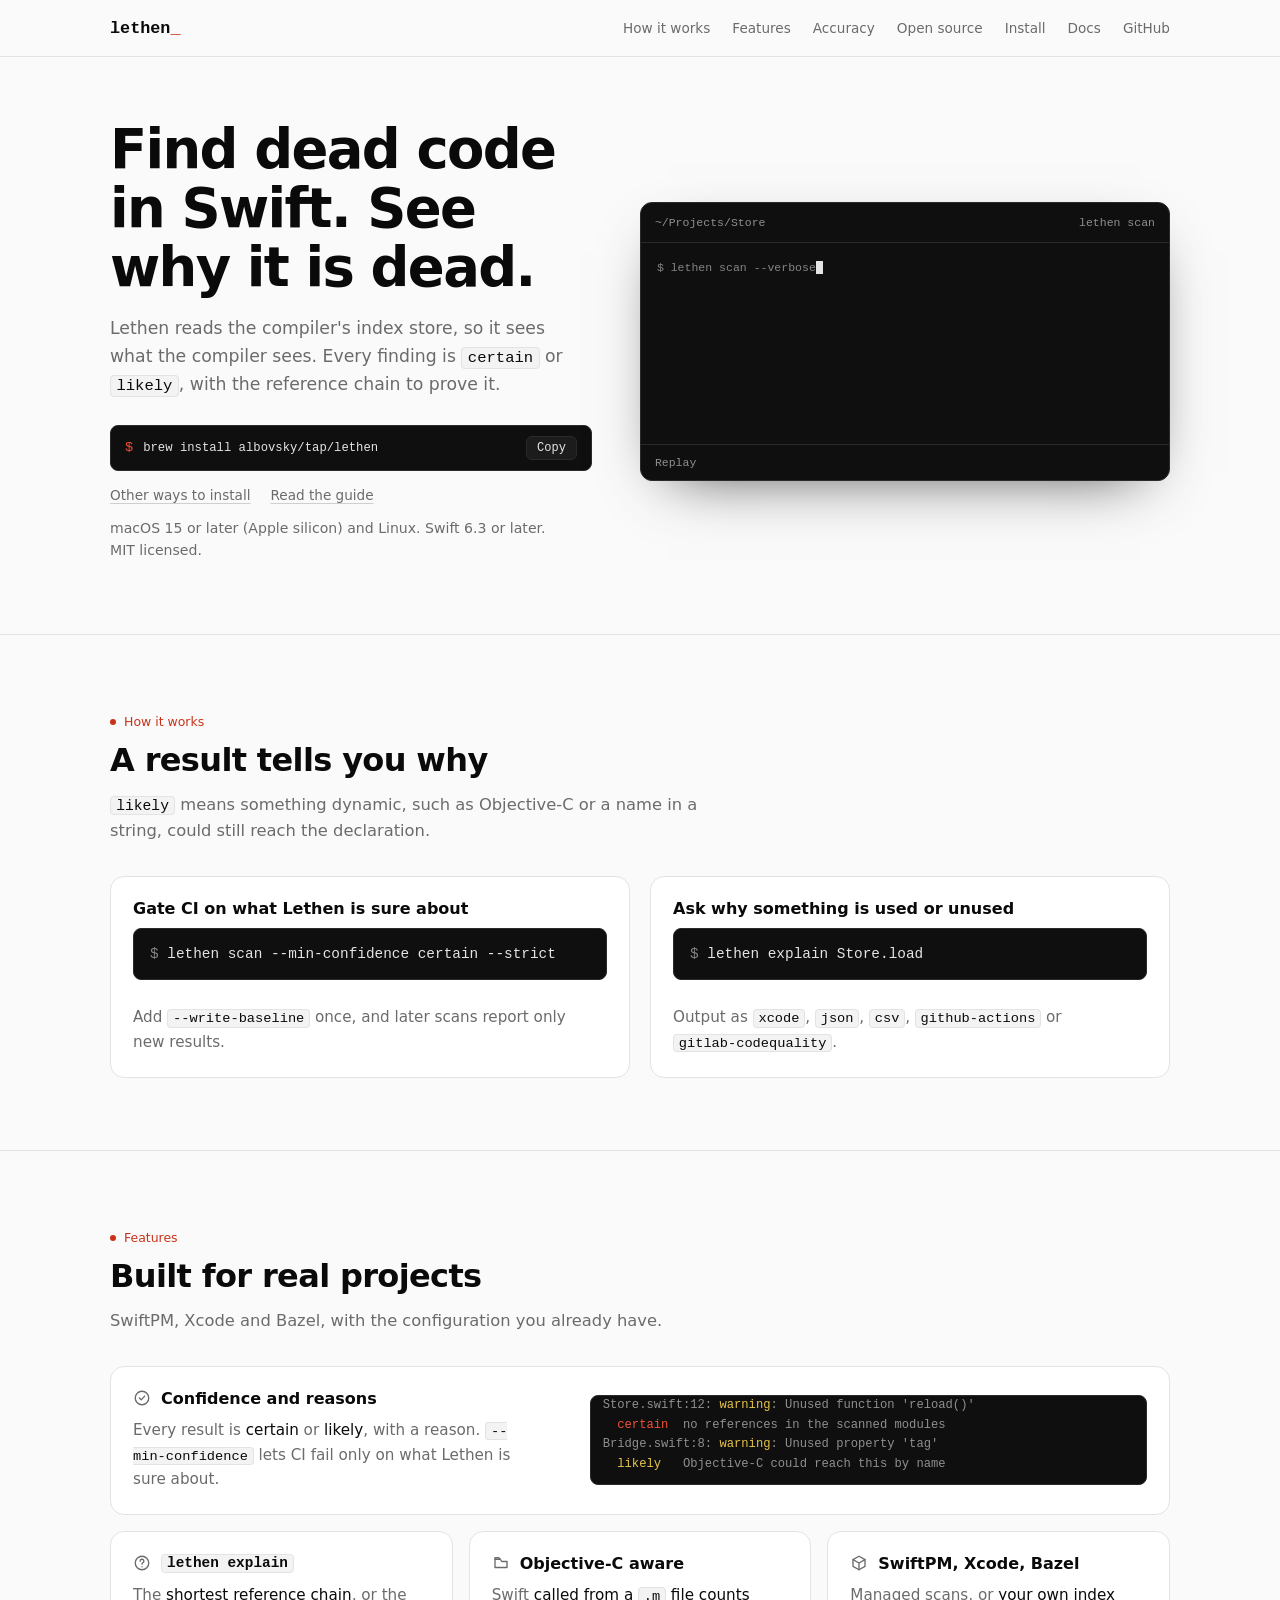
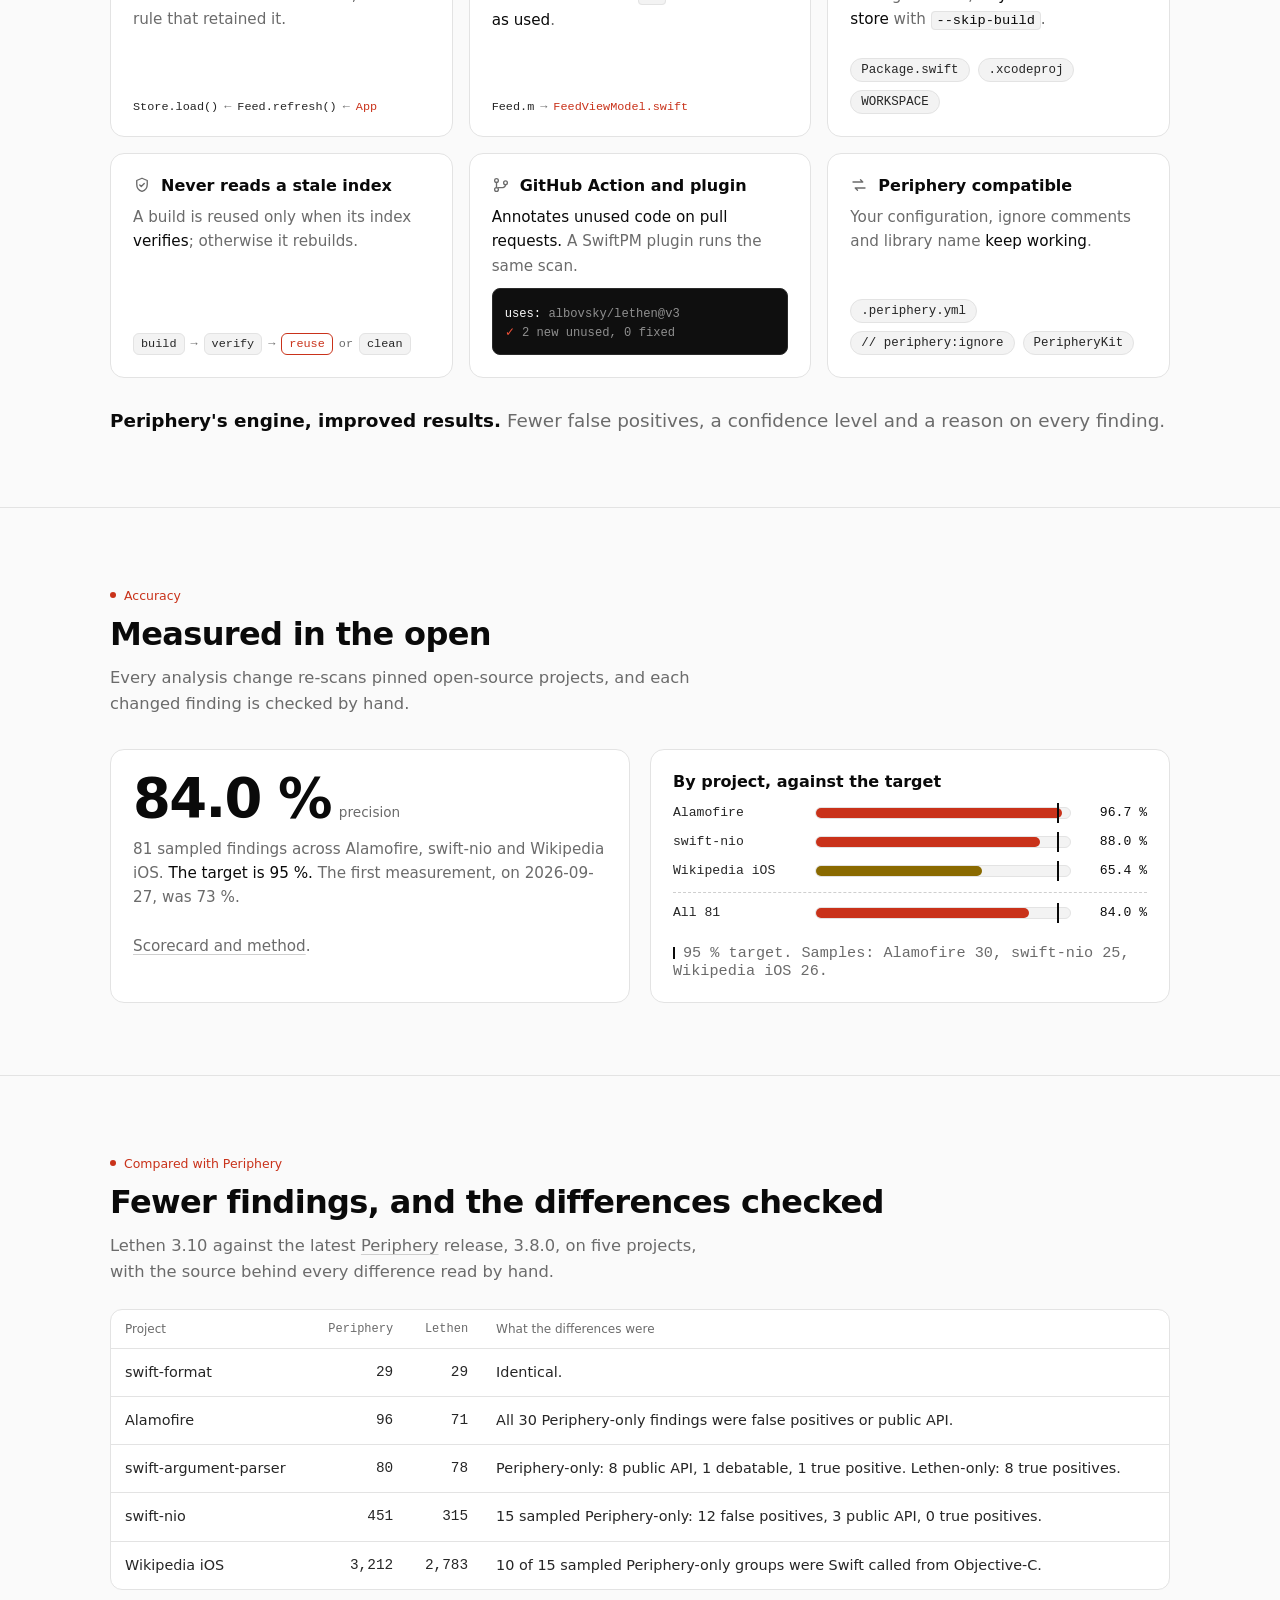
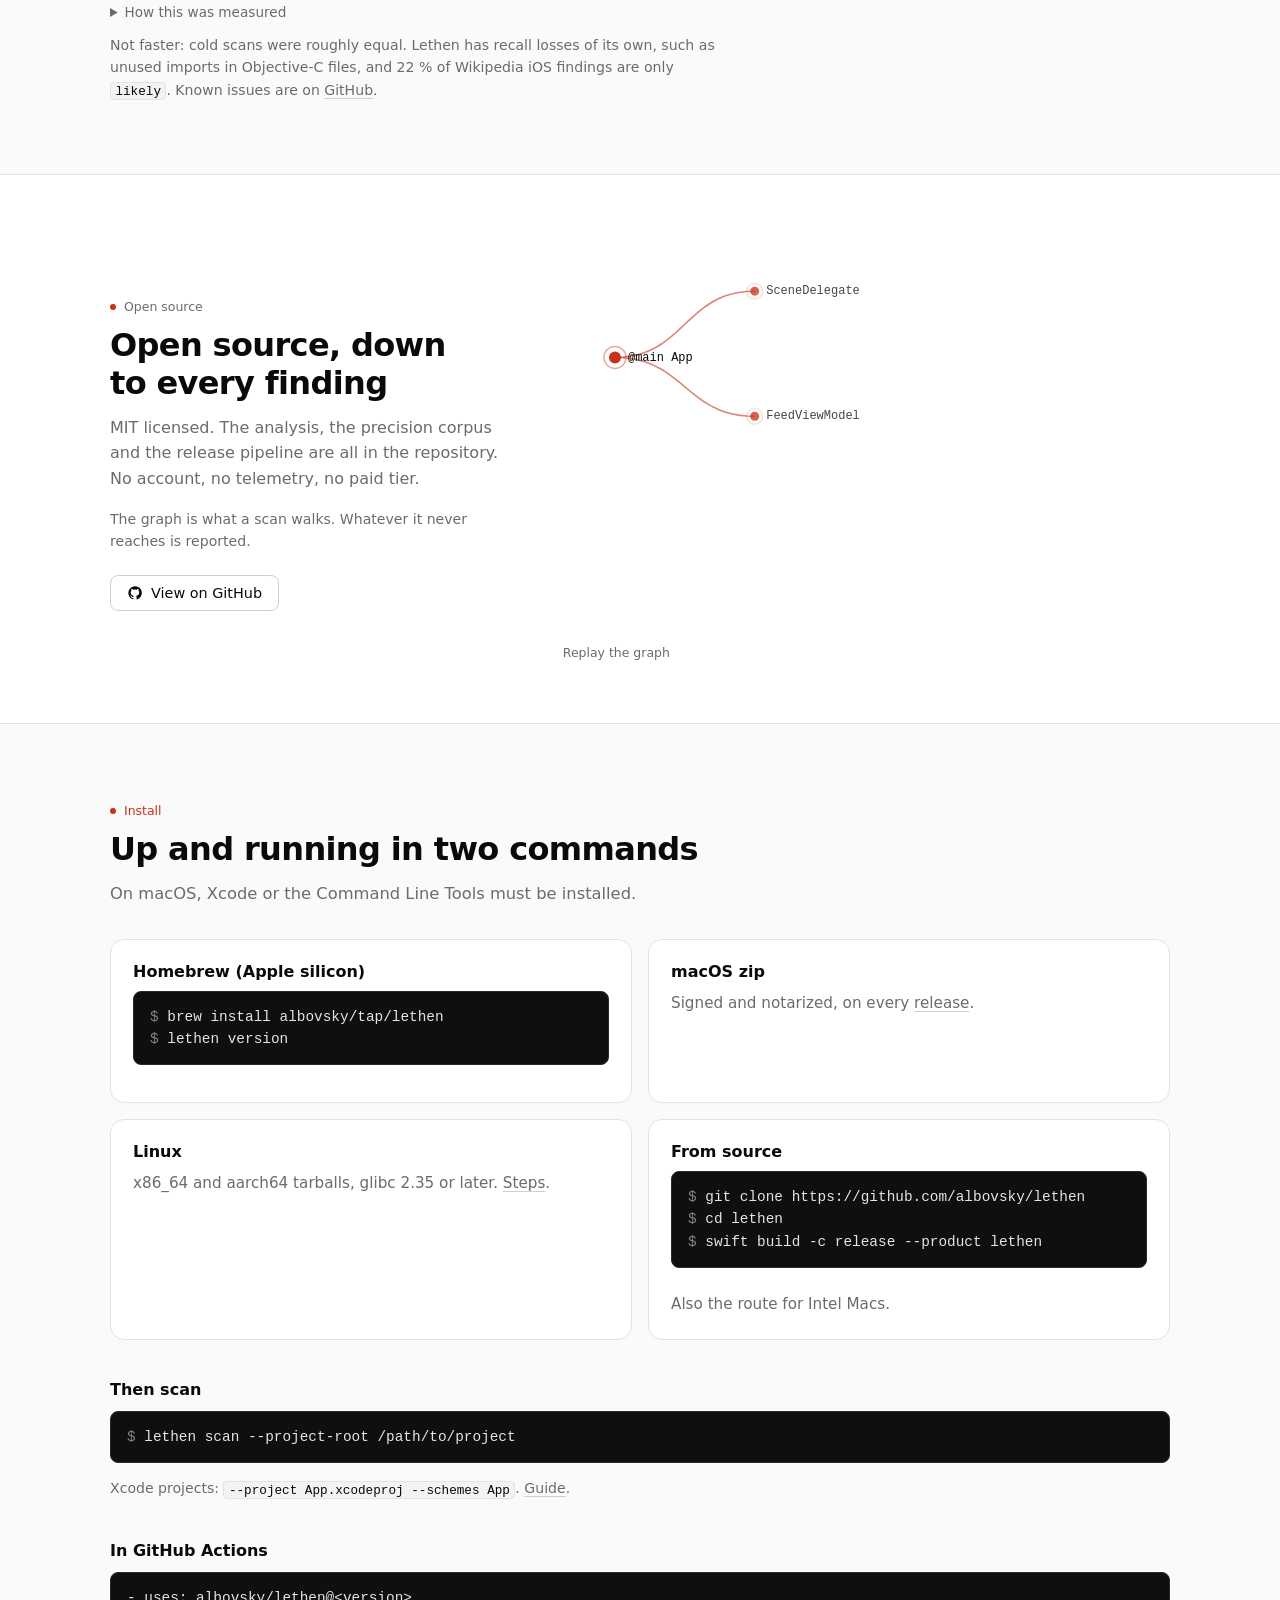
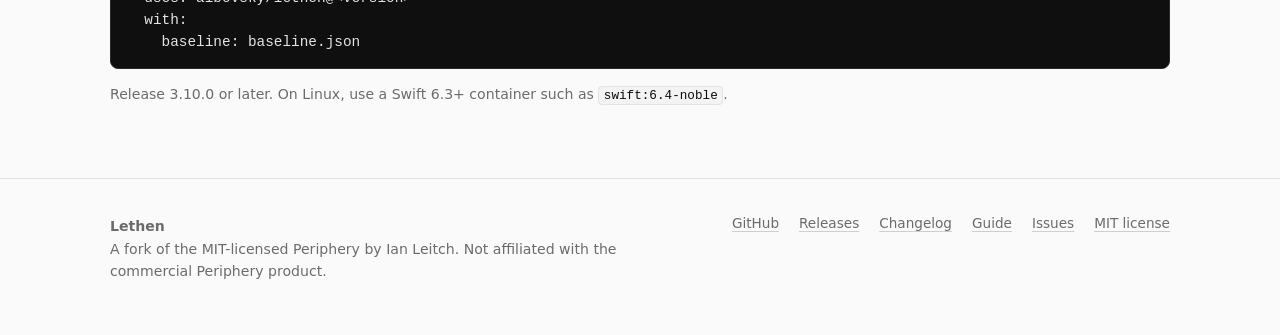
==== commit a1092859: "Hero: blocks of pixels light up like findings instead of a scan line The scan line and falling pixel" ====
--- a/public/index.html
+++ b/public/index.html
@@ -474,14 +474,13 @@
   if (window.matchMedia) window.matchMedia("(prefers-color-scheme: light)").addEventListener("change", function () { if (!raf) settle(); });
 })();
 
-// Hero background: a faint field of pixels. Every nine seconds a scan passes
-// across it; the pixels the scan finds unreachable flash orange, fall out of
-// the grid and the grid heals before the next pass. Reduced motion shows the
-// still field.
+// Hero background: a faint field of pixels. Now and then a small block of
+// them lights up orange, holds and fades, like findings surfacing in a
+// codebase. Reduced motion shows a still frame with a few blocks lit.
 (function () {
   var c = document.getElementById("bg");
   if (!c || !c.getContext) return;
-  var CELL = 16, P = 3, PERIOD = 12, SWEEP = 7;
+  var CELL = 16, P = 3, SLOTS = 7, PERIOD = 8, IN = 0.7, HOLD = 2.6, OUT = 1.4;
   var reduce = window.matchMedia && window.matchMedia("(prefers-reduced-motion: reduce)").matches;
   function rnd(seed) { var x = Math.sin(seed * 9999.1) * 10000; return x - Math.floor(x); }
   function draw(t) {
@@ -493,28 +492,32 @@
     var cs = getComputedStyle(document.documentElement);
     var accent = cs.getPropertyValue("--accent").trim() || "#f05138";
     var fg = cs.getPropertyValue("--fg").trim() || "#e4e4e4";
-    var u = t % PERIOD, cyc = Math.floor(t / PERIOD), scanX = (u / SWEEP) * w;
     var cols = Math.ceil(w / CELL), rows = Math.ceil(h / CELL);
+    ctx.fillStyle = fg;
     for (var y = 0; y < rows; y++) for (var x = 0; x < cols; x++) {
-      var px = x * CELL + 6, py = y * CELL + 6, a = 0.05 + 0.04 * rnd(x * 3 + y * 17);
-      var dead = !reduce && rnd(x * 131 + y * 7 + cyc * 3) < 0.02;
-      if (dead && px < scanX) {
-        var since = (scanX - px) / w * SWEEP; // seconds since the scan passed this pixel
-        if (since < 0.6) { ctx.globalAlpha = 0.5; ctx.fillStyle = accent; ctx.fillRect(px, py, P, P); continue; }
-        var fall = since - 0.6;
-        if (fall < 1.6) { ctx.globalAlpha = 0.5 * (1 - fall / 1.6); ctx.fillStyle = accent; ctx.fillRect(px, py + fall * fall * 60, P, P); }
-        else if (u > SWEEP + 1.5) { ctx.globalAlpha = a * Math.min(1, (u - SWEEP - 1.5) / 1.5); ctx.fillStyle = fg; ctx.fillRect(px, py, P, P); }
-        continue;
+      ctx.globalAlpha = 0.05 + 0.04 * rnd(x * 3 + y * 17);
+      ctx.fillRect(x * CELL + 6, y * CELL + 6, P, P);
+    }
+    // Each slot shows one block per period, staggered so a few are lit at once.
+    ctx.fillStyle = accent;
+    for (var s = 0; s < SLOTS; s++) {
+      var local = t + (s / SLOTS) * PERIOD, cyc = Math.floor(local / PERIOD), u = local - cyc * PERIOD;
+      var env = u < IN ? u / IN : u < IN + HOLD ? 1 : u < IN + HOLD + OUT ? 1 - (u - IN - HOLD) / OUT : 0;
+      if (env <= 0) continue;
+      var seed = s * 977 + cyc * 31;
+      var bw2 = 2 + Math.floor(rnd(seed + 1) * 5), bh2 = 1 + Math.floor(rnd(seed + 2) * 3);
+      var bx = Math.floor(rnd(seed + 3) * (cols - bw2)), by = Math.floor(rnd(seed + 4) * (rows - bh2));
+      ctx.globalAlpha = 0.5 * env;
+      for (var yy = by; yy < by + bh2; yy++) for (var xx = bx; xx < bx + bw2; xx++) {
+        ctx.fillRect(xx * CELL + 5, yy * CELL + 5, P + 2, P + 2);
       }
-      ctx.globalAlpha = a; ctx.fillStyle = fg; ctx.fillRect(px, py, P, P);
     }
-    if (!reduce && u < SWEEP) { ctx.globalAlpha = 0.2; ctx.fillStyle = accent; ctx.fillRect(scanX, 0, 1, h); }
     ctx.globalAlpha = 1;
   }
   if (reduce) {
-    draw(0);
-    window.addEventListener("resize", function () { draw(0); });
-    if (window.matchMedia) window.matchMedia("(prefers-color-scheme: light)").addEventListener("change", function () { draw(0); });
+    draw(2);
+    window.addEventListener("resize", function () { draw(2); });
+    if (window.matchMedia) window.matchMedia("(prefers-color-scheme: light)").addEventListener("change", function () { draw(2); });
     return;
   }
   var start = null, visible = true;
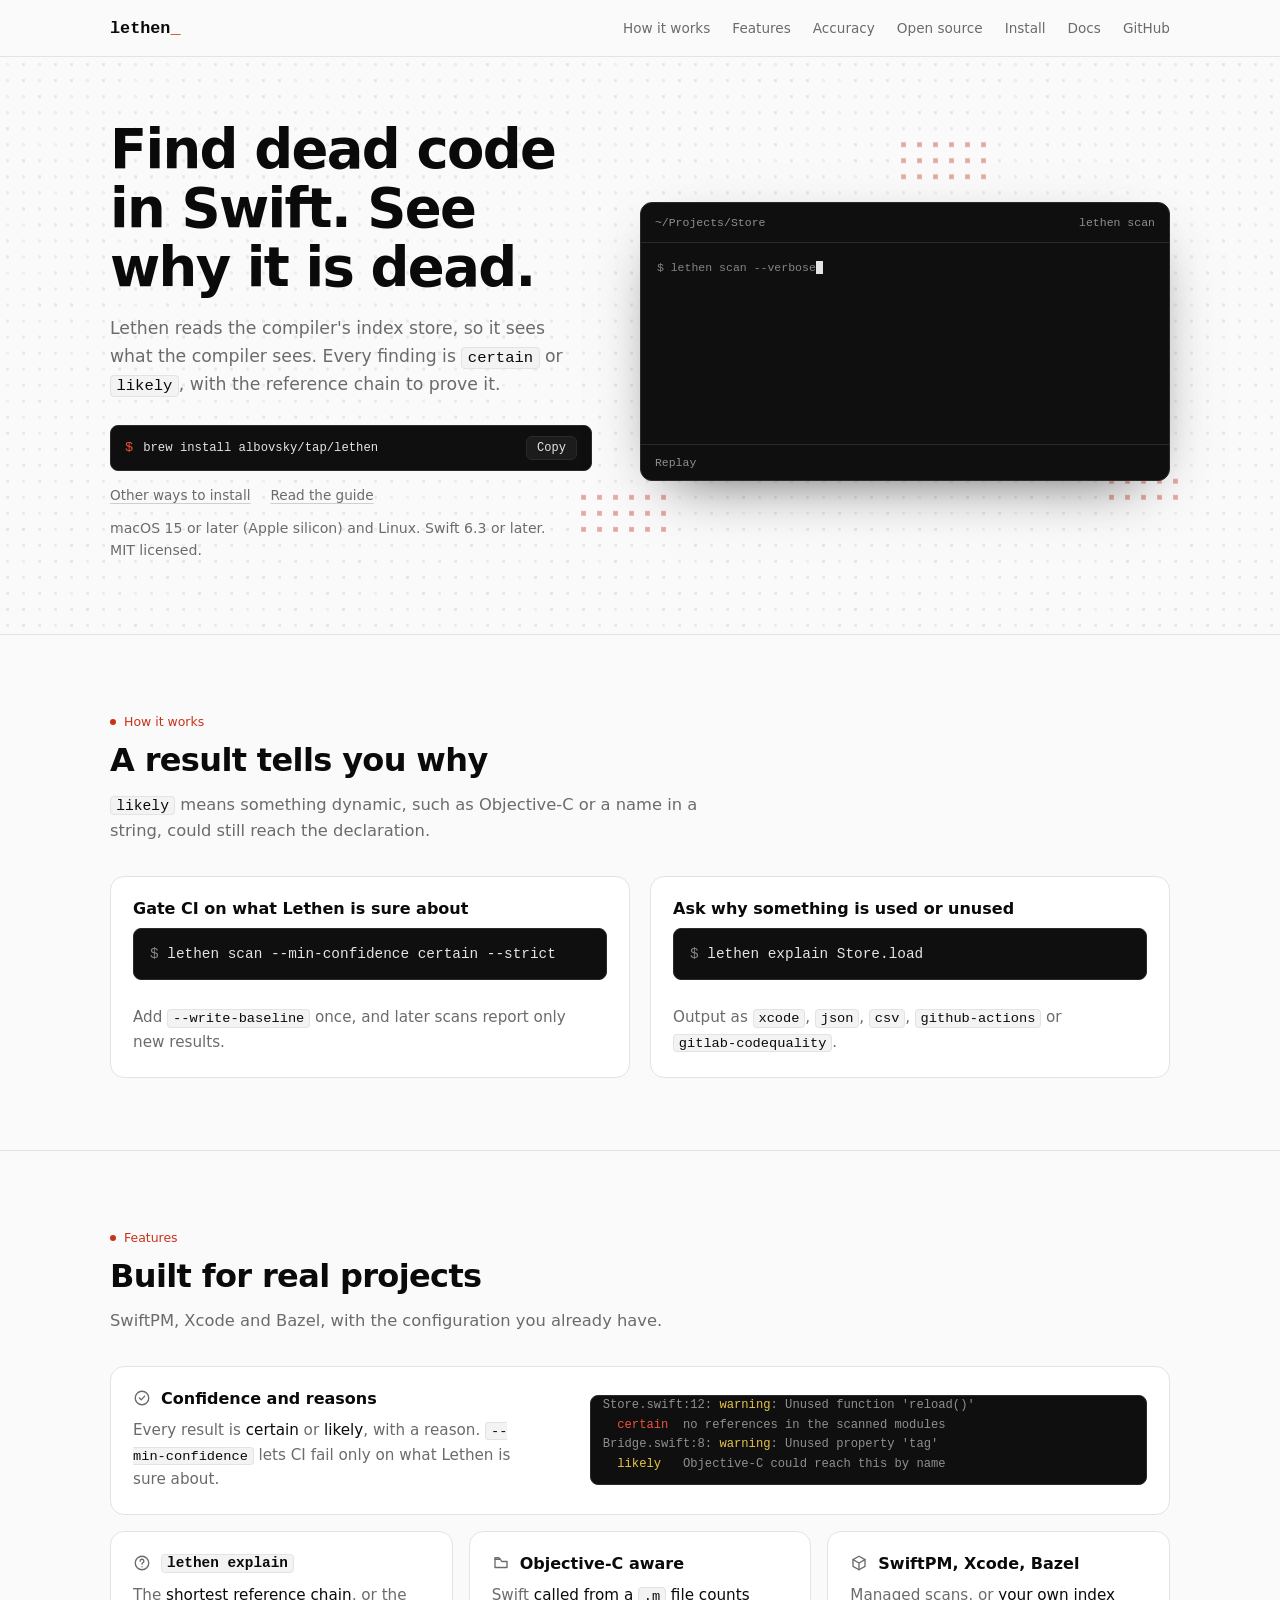
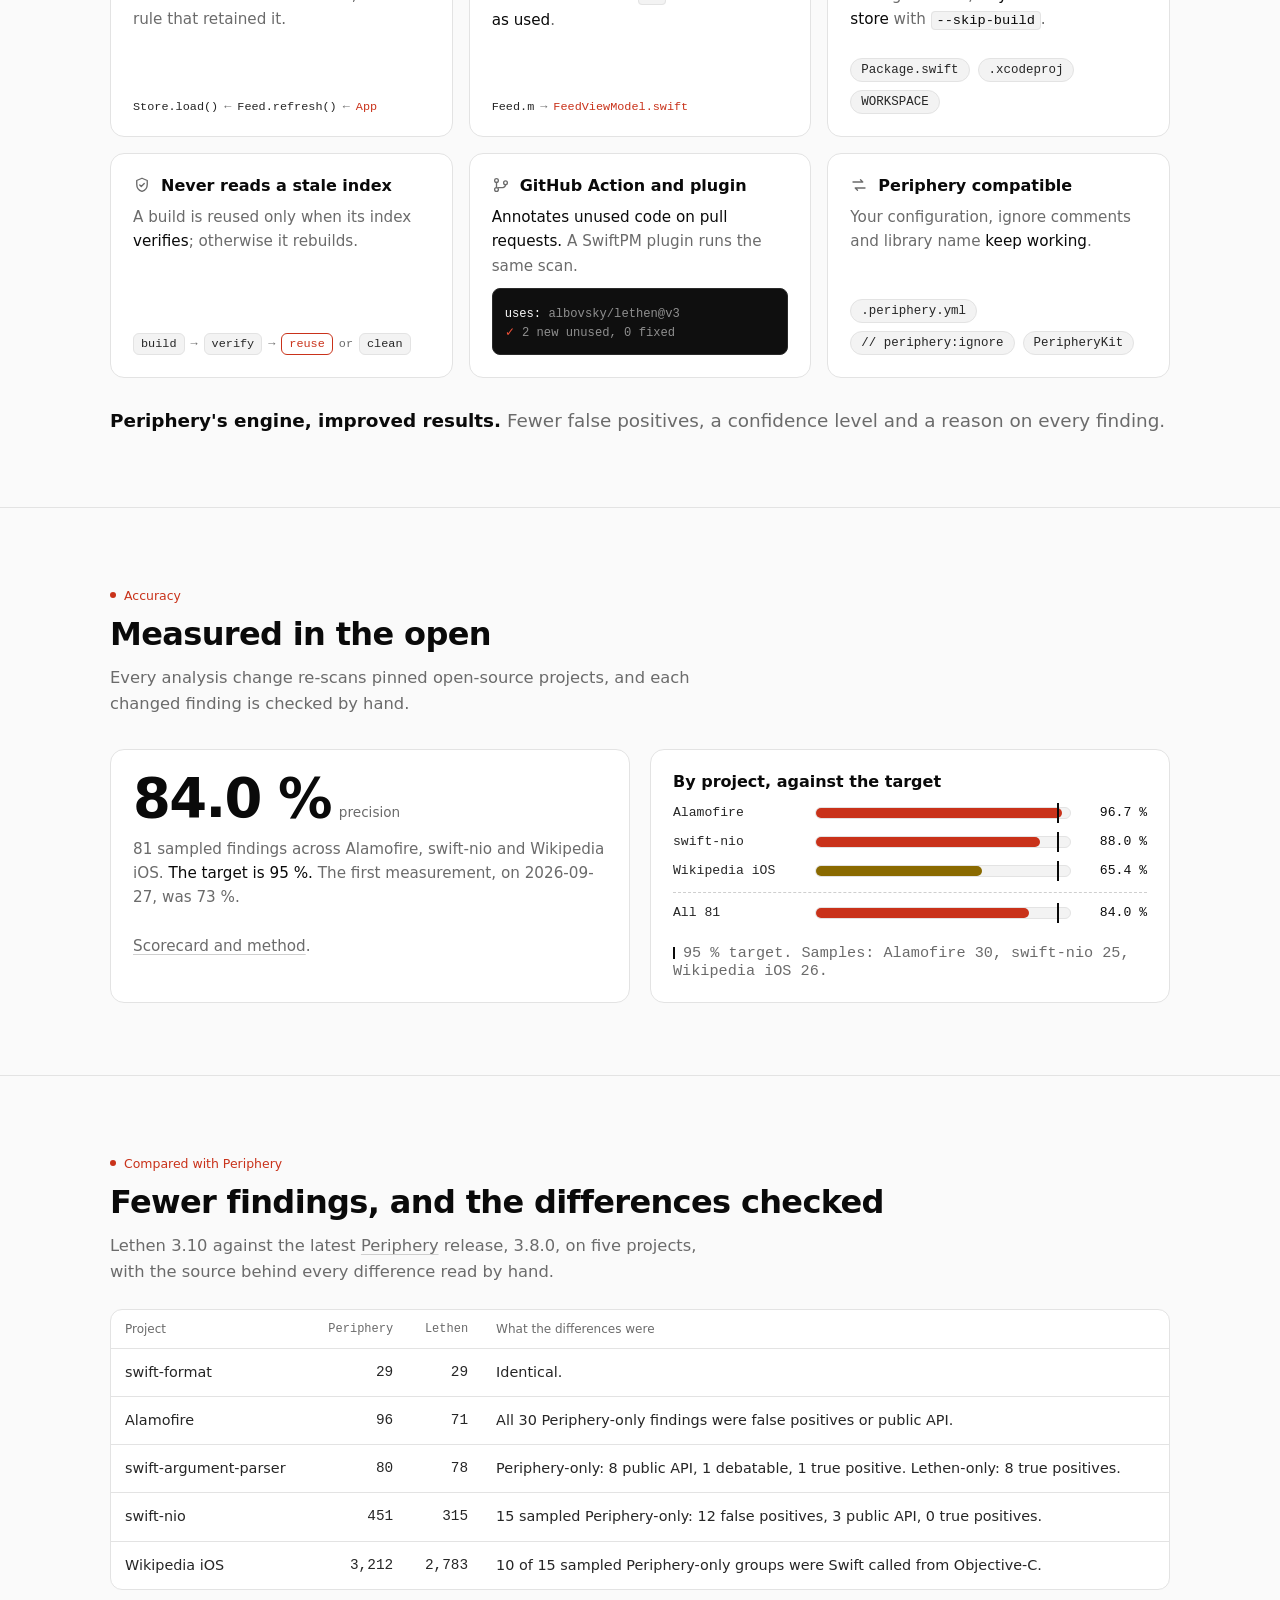
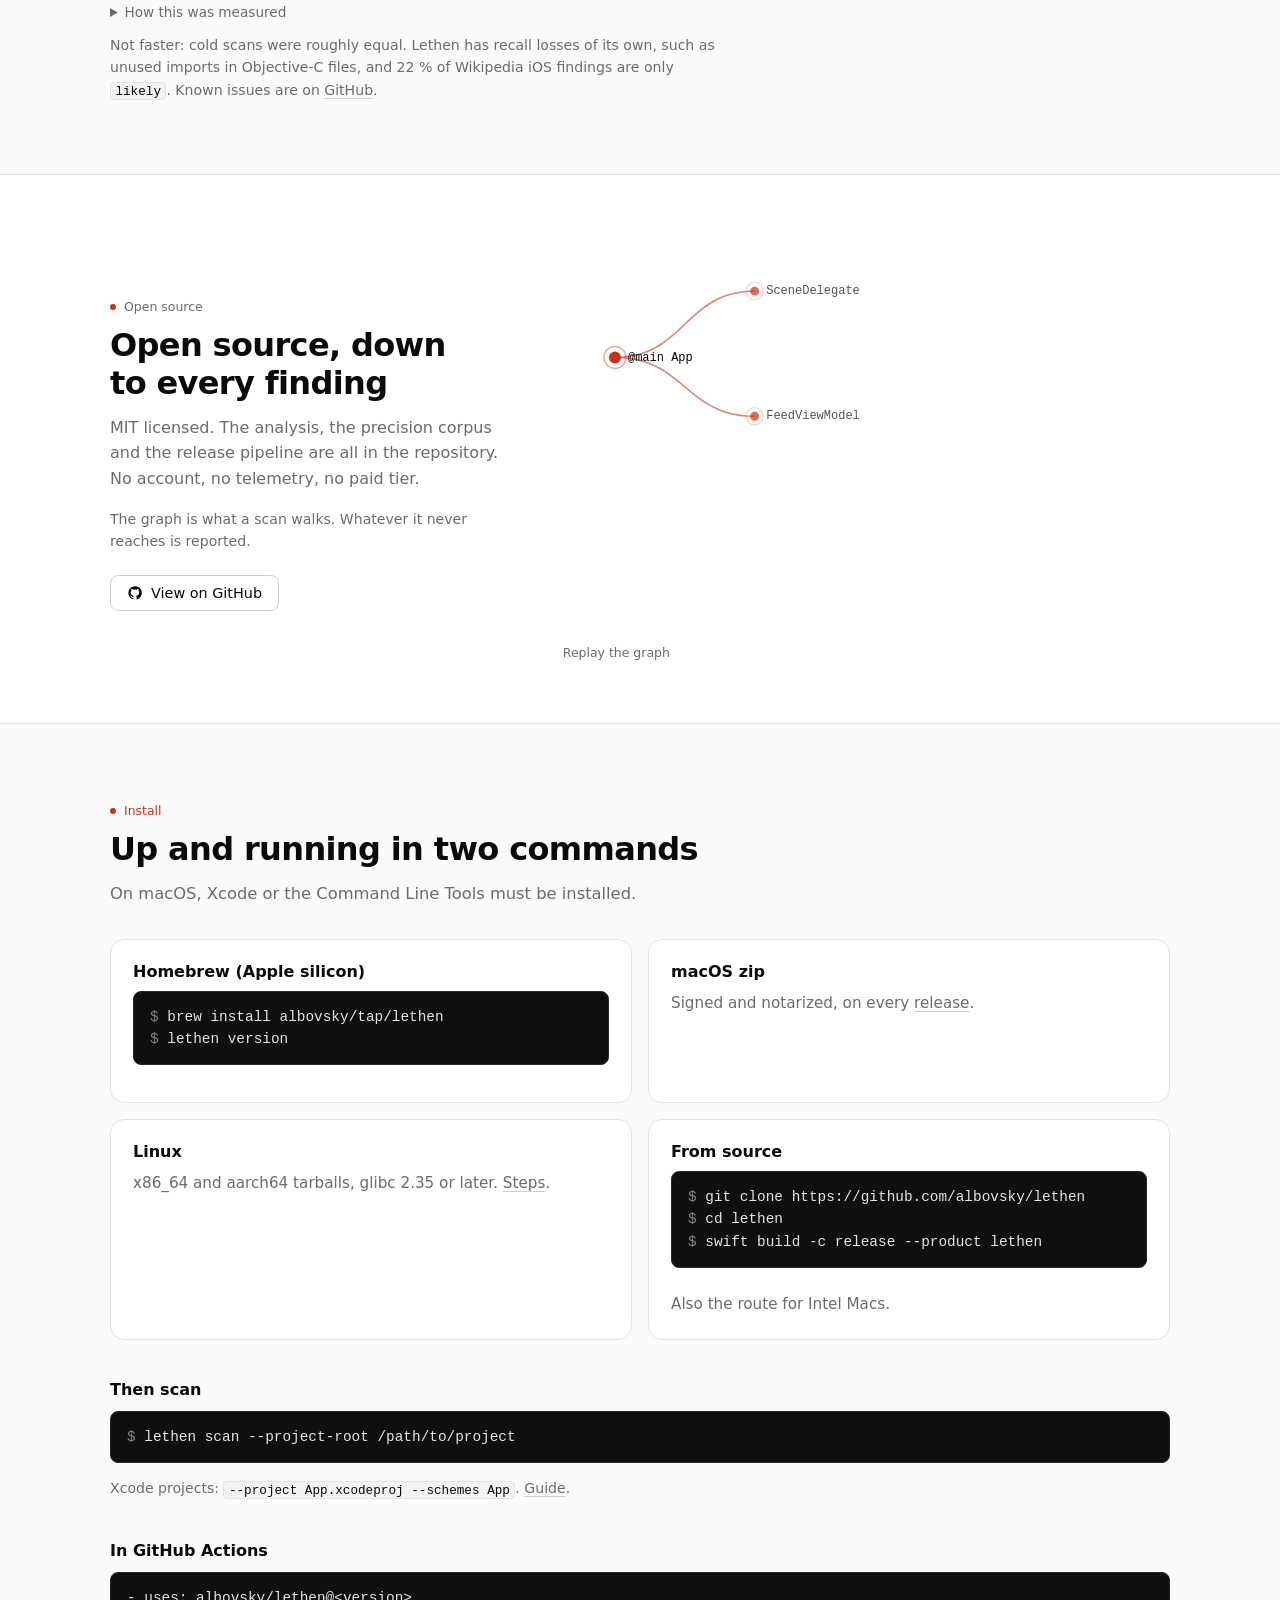
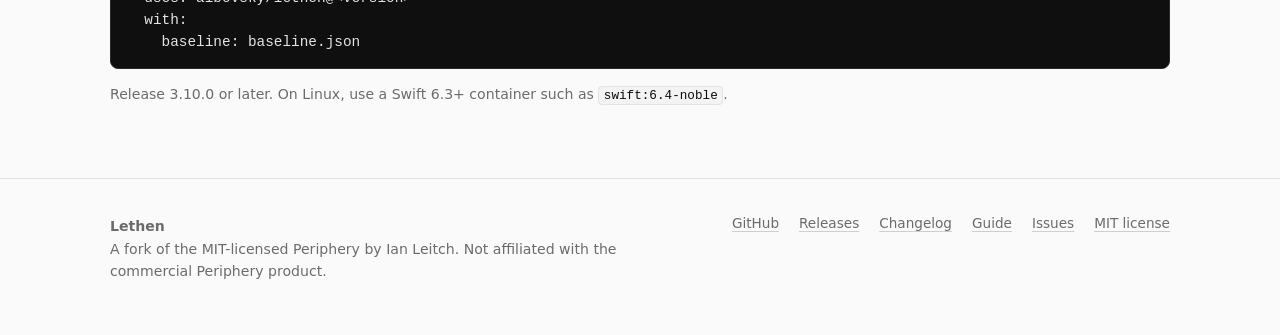
==== commit 7154d433: "Hero: still pixel field with a few lit blocks Glib picked the static option. The field is drawn once" ====
--- a/public/index.html
+++ b/public/index.html
@@ -474,16 +474,15 @@
   if (window.matchMedia) window.matchMedia("(prefers-color-scheme: light)").addEventListener("change", function () { if (!raf) settle(); });
 })();
 
-// Hero background: a faint field of pixels. Now and then a small block of
-// them lights up orange, holds and fades, like findings surfacing in a
-// codebase. Reduced motion shows a still frame with a few blocks lit.
+// Hero background: a faint, still field of pixels with a few blocks lit in
+// orange, like findings on a map of the code. Nothing moves; it is redrawn
+// only on resize and when the colour scheme changes.
 (function () {
   var c = document.getElementById("bg");
   if (!c || !c.getContext) return;
-  var CELL = 16, P = 3, SLOTS = 7, PERIOD = 8, IN = 0.7, HOLD = 2.6, OUT = 1.4;
-  var reduce = window.matchMedia && window.matchMedia("(prefers-reduced-motion: reduce)").matches;
+  var CELL = 16, P = 3, BLOCKS = 5;
   function rnd(seed) { var x = Math.sin(seed * 9999.1) * 10000; return x - Math.floor(x); }
-  function draw(t) {
+  function draw() {
     var dpr = window.devicePixelRatio || 1, w = c.clientWidth, h = c.clientHeight;
     if (!w || !h) return;
     var bw = Math.round(w * dpr), bh = Math.round(h * dpr);
@@ -498,36 +497,17 @@
       ctx.globalAlpha = 0.05 + 0.04 * rnd(x * 3 + y * 17);
       ctx.fillRect(x * CELL + 6, y * CELL + 6, P, P);
     }
-    // Each slot shows one block per period, staggered so a few are lit at once.
-    ctx.fillStyle = accent;
-    for (var s = 0; s < SLOTS; s++) {
-      var local = t + (s / SLOTS) * PERIOD, cyc = Math.floor(local / PERIOD), u = local - cyc * PERIOD;
-      var env = u < IN ? u / IN : u < IN + HOLD ? 1 : u < IN + HOLD + OUT ? 1 - (u - IN - HOLD) / OUT : 0;
-      if (env <= 0) continue;
-      var seed = s * 977 + cyc * 31;
-      var bw2 = 2 + Math.floor(rnd(seed + 1) * 5), bh2 = 1 + Math.floor(rnd(seed + 2) * 3);
+    ctx.fillStyle = accent; ctx.globalAlpha = 0.35;
+    for (var k = 0; k < BLOCKS; k++) {
+      var seed = k * 977 + 7, bw2 = 2 + Math.floor(rnd(seed + 1) * 5), bh2 = 1 + Math.floor(rnd(seed + 2) * 3);
       var bx = Math.floor(rnd(seed + 3) * (cols - bw2)), by = Math.floor(rnd(seed + 4) * (rows - bh2));
-      ctx.globalAlpha = 0.5 * env;
-      for (var yy = by; yy < by + bh2; yy++) for (var xx = bx; xx < bx + bw2; xx++) {
-        ctx.fillRect(xx * CELL + 5, yy * CELL + 5, P + 2, P + 2);
-      }
+      for (var yy = by; yy < by + bh2; yy++) for (var xx = bx; xx < bx + bw2; xx++) ctx.fillRect(xx * CELL + 5, yy * CELL + 5, P + 2, P + 2);
     }
     ctx.globalAlpha = 1;
   }
-  if (reduce) {
-    draw(2);
-    window.addEventListener("resize", function () { draw(2); });
-    if (window.matchMedia) window.matchMedia("(prefers-color-scheme: light)").addEventListener("change", function () { draw(2); });
-    return;
-  }
-  var start = null, visible = true;
-  function frame(now) {
-    if (start === null) start = now;
-    if (visible) draw((now - start) / 1000);
-    requestAnimationFrame(frame);
-  }
-  if ("IntersectionObserver" in window) new IntersectionObserver(function (e) { visible = e[0].isIntersecting; }).observe(c);
-  requestAnimationFrame(frame);
+  draw();
+  var t; window.addEventListener("resize", function () { clearTimeout(t); t = setTimeout(draw, 100); });
+  if (window.matchMedia) window.matchMedia("(prefers-color-scheme: light)").addEventListener("change", draw);
 })();
 
 // Mark the nav link of the section that sits under the top third of the viewport.
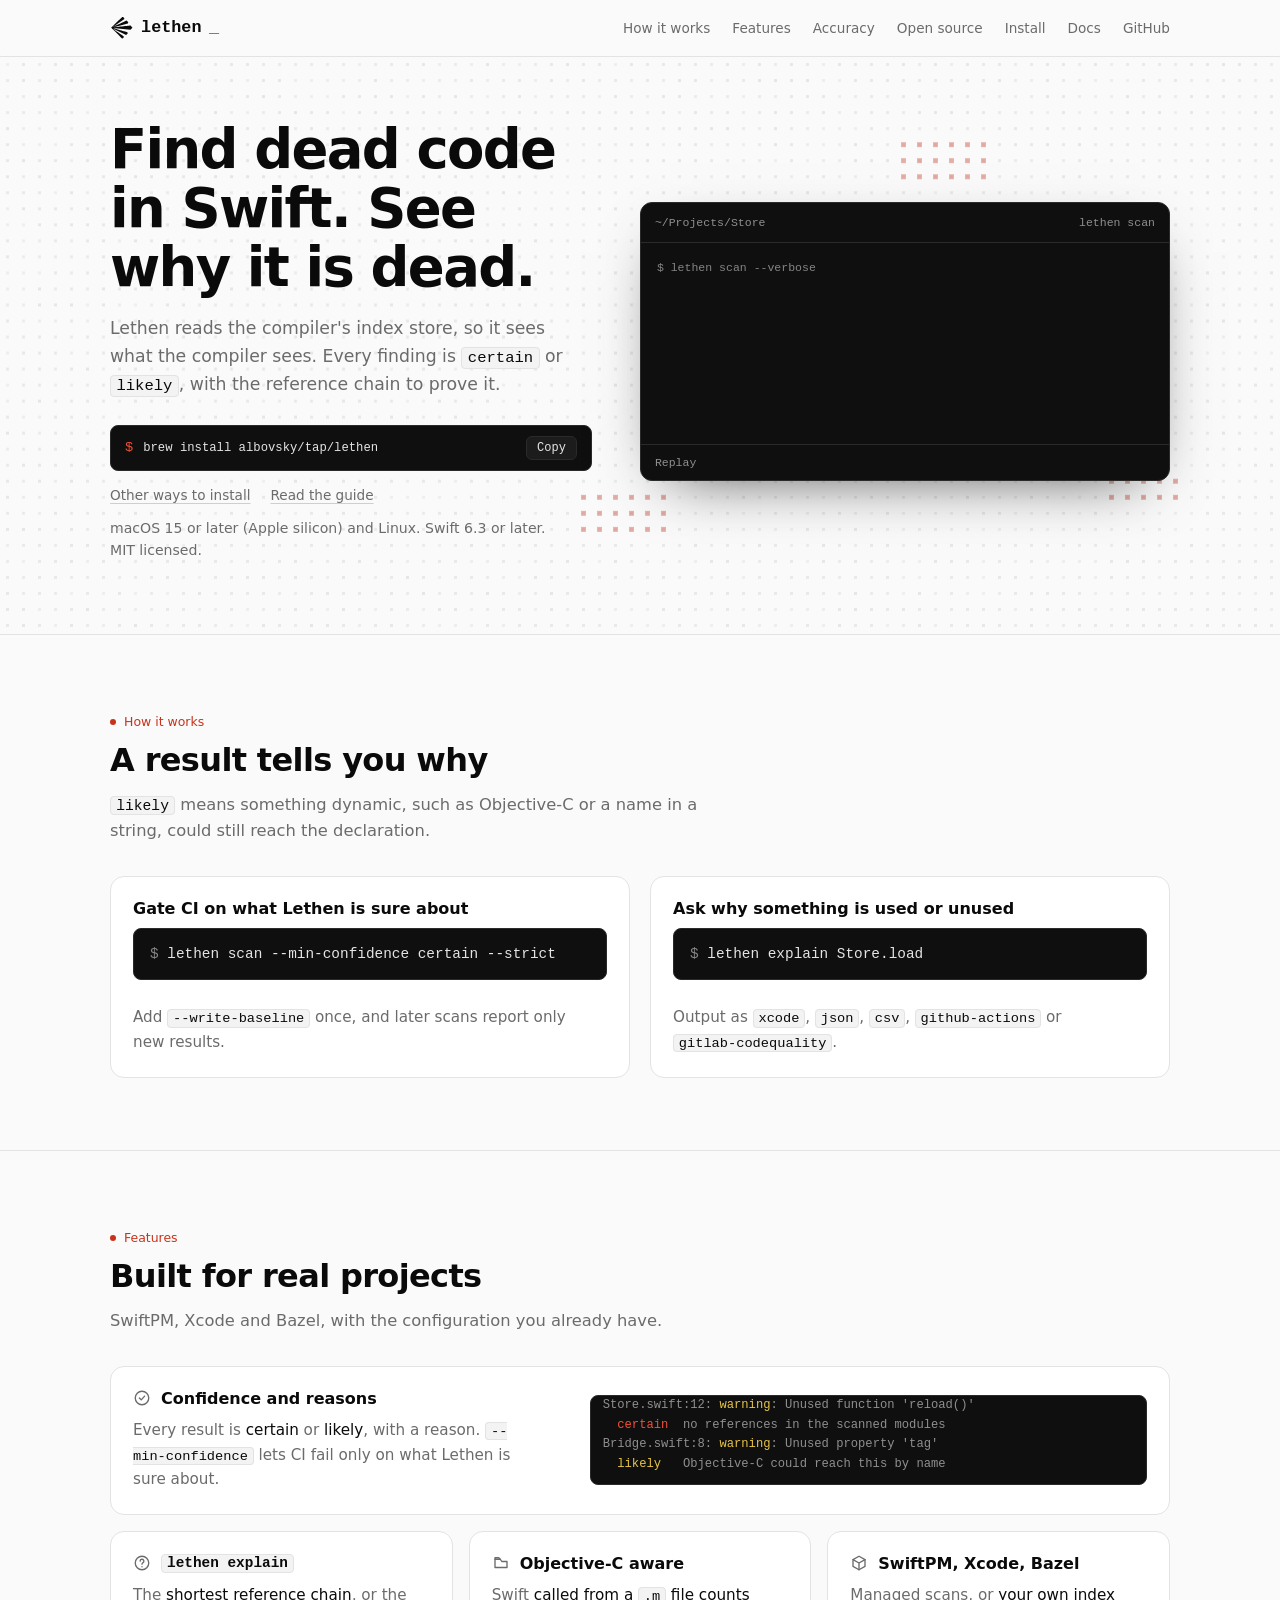
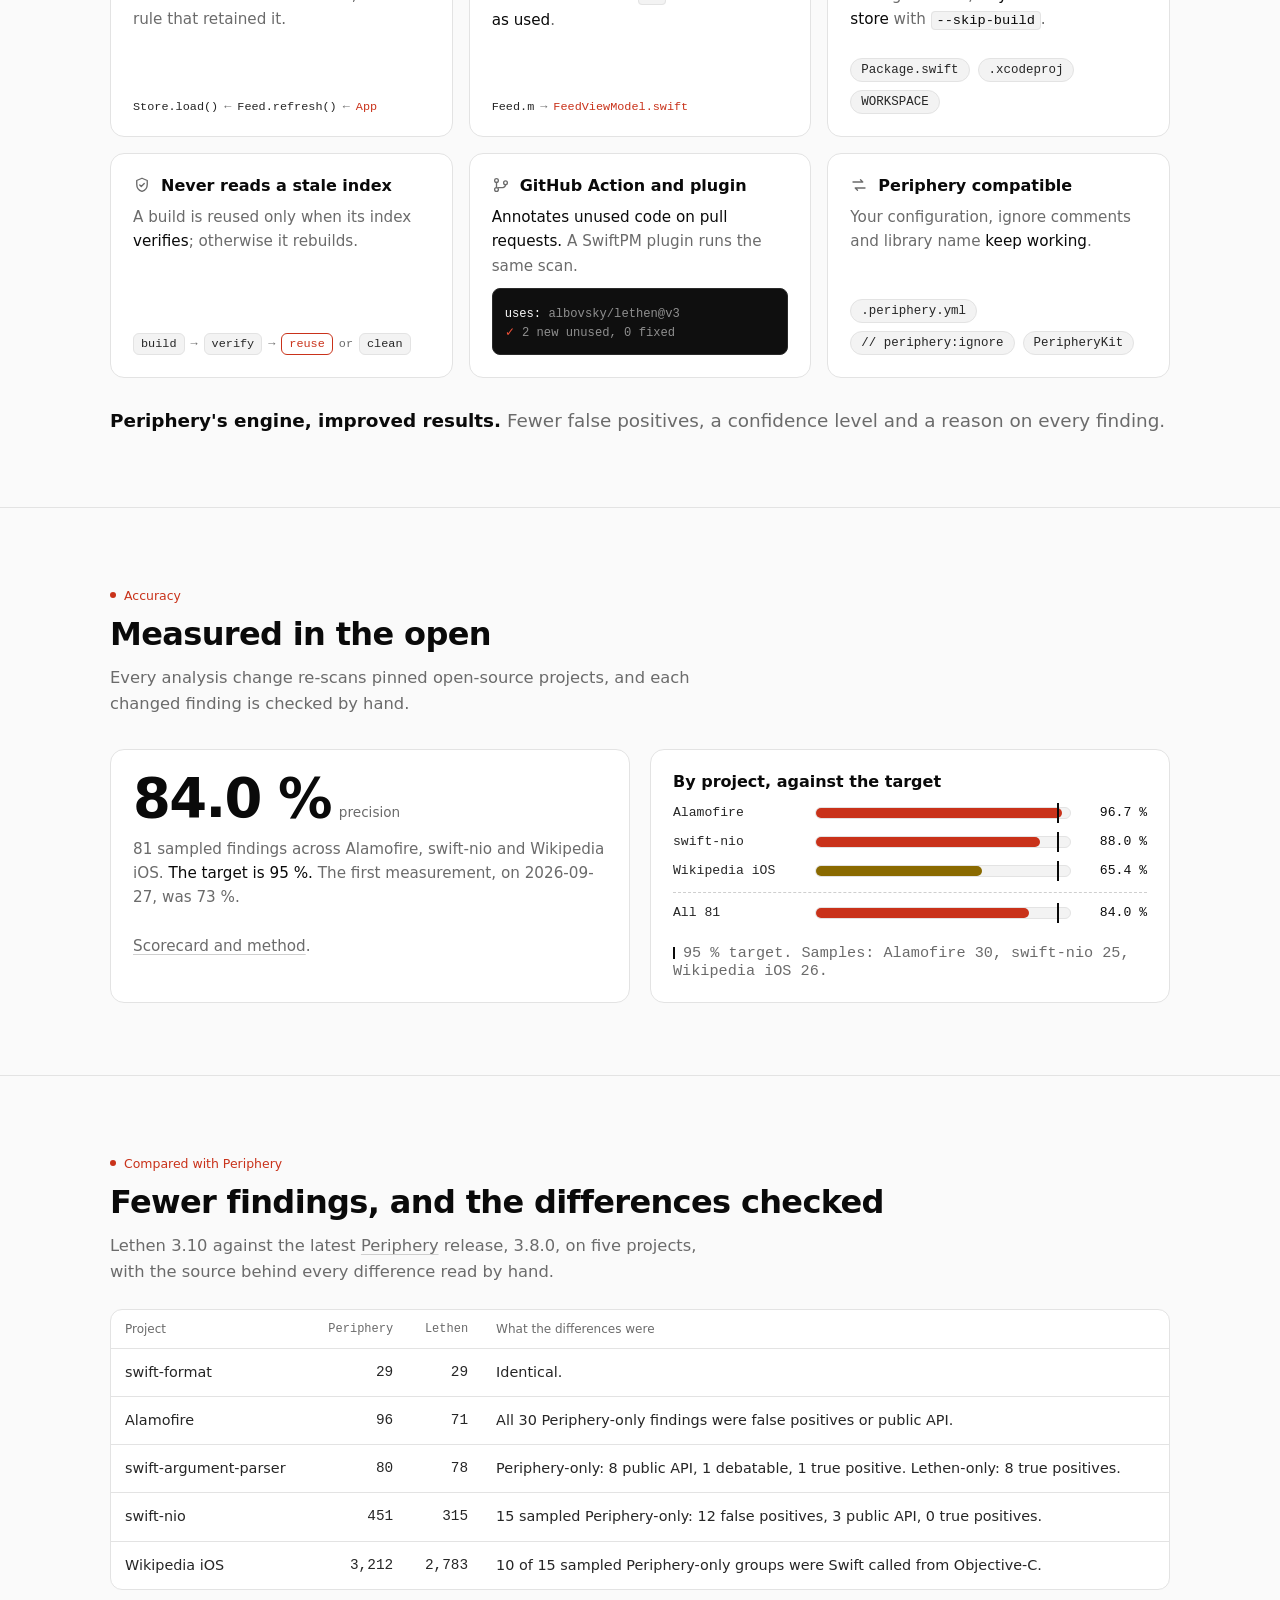
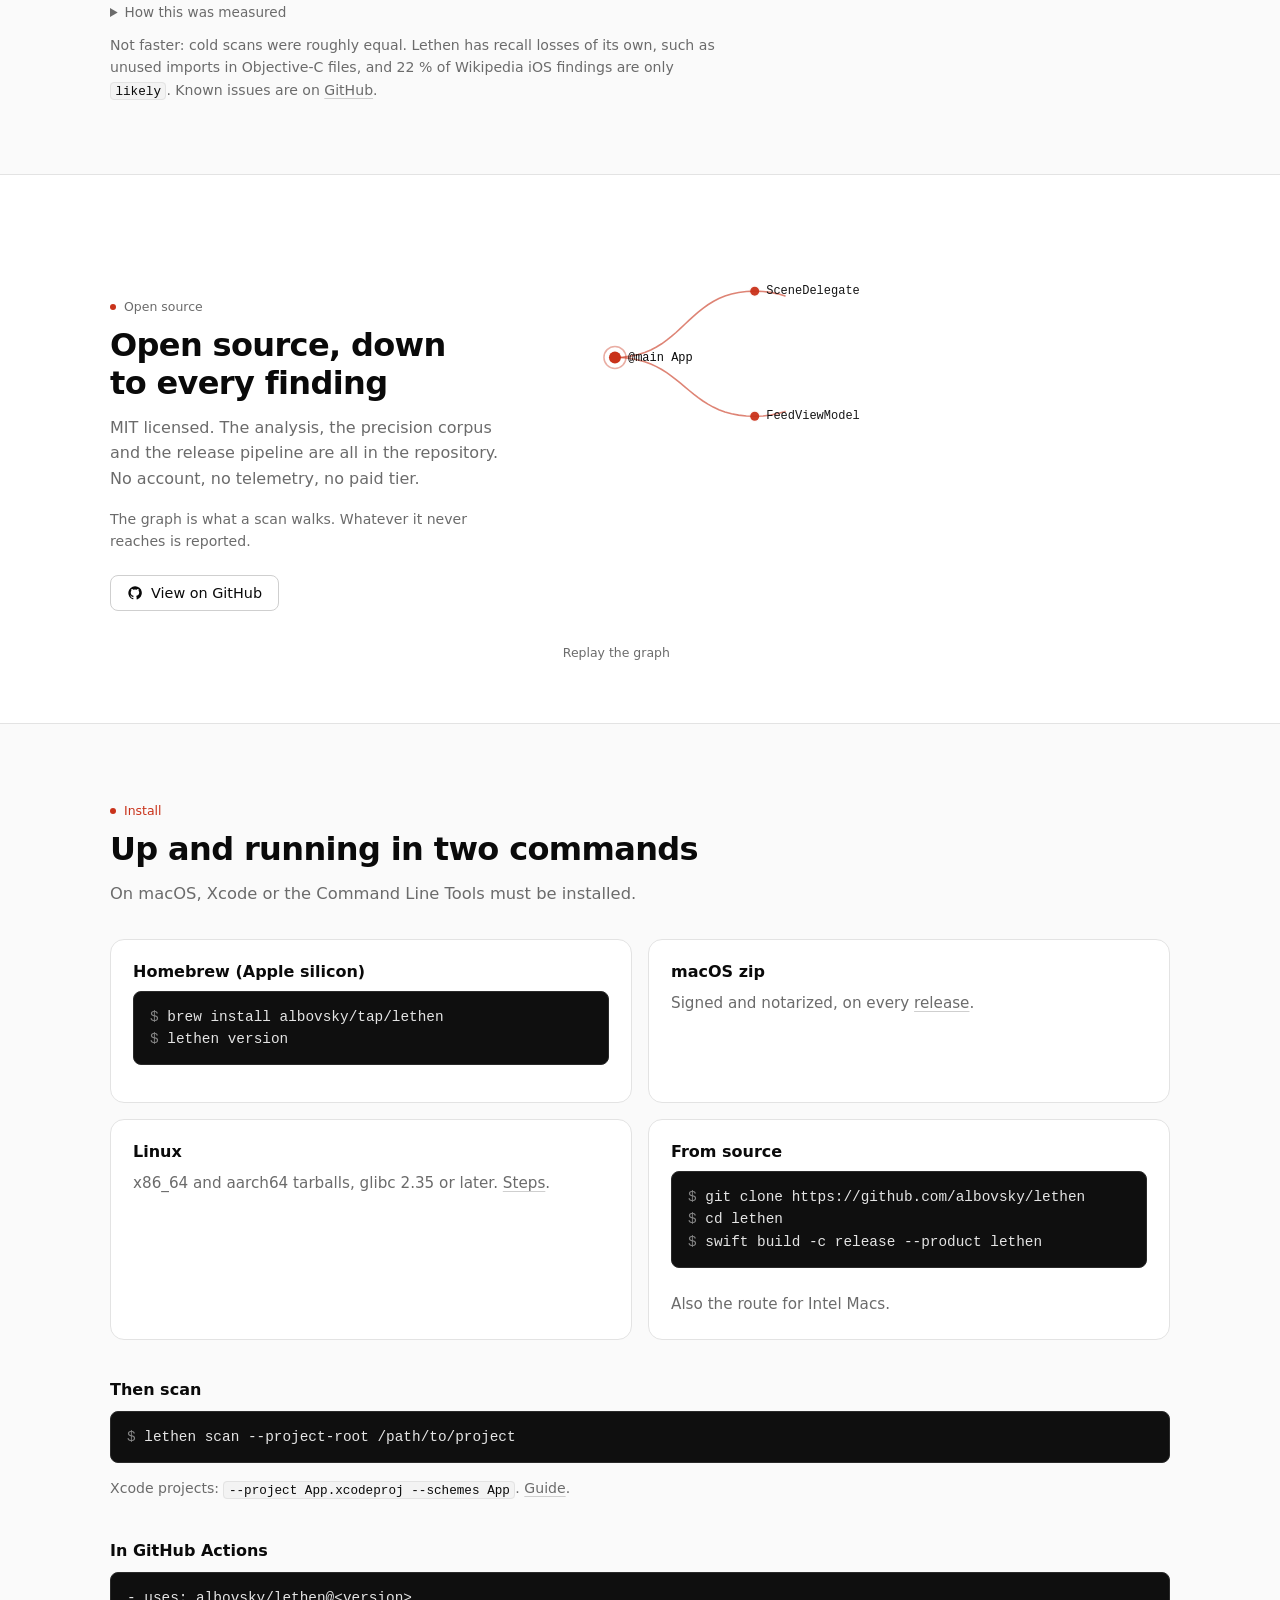
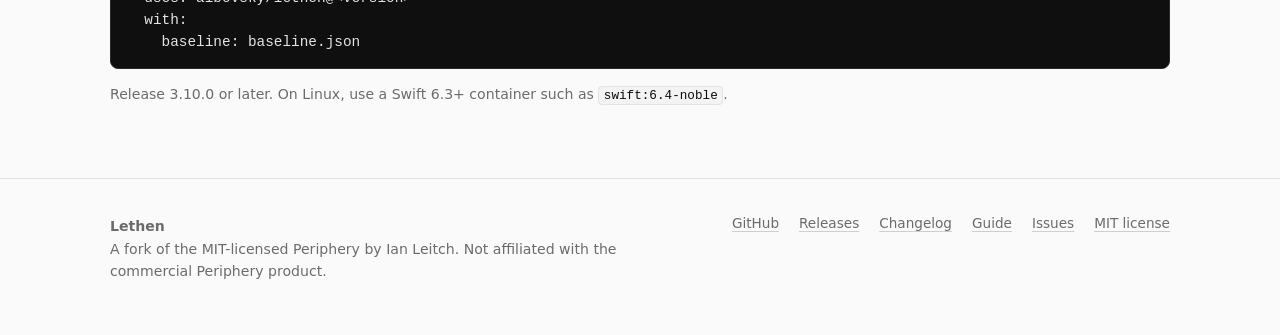
==== commit 1709866d: "Show the fan mark in the header and refresh the favicon Leads the lethen_ wordmark with the fan mark" ====
--- a/public/index.html
+++ b/public/index.html
@@ -11,13 +11,13 @@
 <meta property="og:description" content="Every result carries a confidence and a reason, and `lethen explain` shows why a declaration is used or unused.">
 <meta property="og:type" content="website">
 <link rel="canonical" href="https://lethen.dev/">
-<link rel="icon" href="favicon.svg" type="image/svg+xml">
+<link rel="icon" href="favicon.svg?v=2" type="image/svg+xml">
 <link rel="stylesheet" href="style.css">
 </head>
 <body>
 <header class="top" id="hdr">
   <div class="wrap">
-    <a class="brand" href="#top">lethen<i>_</i></a>
+    <a class="brand" href="#top"><svg viewBox="0 0 512 512" aria-hidden="true" focusable="false"><g transform="matrix(14.134981,0,0,13.462969,-97.924666,-80.106898)"><path d="M41.51,25L38.59,21.48C38.59,21.48 12.19,24.58 11.5,24.54L34.4,17.95L35.11,16.01L32.49,13.32C32.49,13.32 12.29,23.43 11.22,23.79L28.66,11.39L29.09,9.7L26.99,7.51L25.78,7.73C25.78,7.73 8.745,24.826 8.773,25C8.793,25.129 20.73,36.97 25.03,41.94L26.24,42.2L28.31,40.21L27.92,38.52C27.92,38.52 11.75,26.69 11.19,26.01L31.76,36.67L34.41,34.04L33.69,32.07C33.69,32.07 11.88,25.55 11.47,25.26L38.38,28.34L41.51,25Z" fill="currentColor"/></g></svg>lethen<i>_</i></a>
     <nav aria-label="Main">
       <a class="hide-sm" href="#how">How it works</a>
       <a class="hide-sm" href="#features">Features</a>
--- a/public/style.css
+++ b/public/style.css
@@ -40,7 +40,8 @@
   background: color-mix(in srgb, var(--bg) 85%, transparent); backdrop-filter: blur(12px); -webkit-backdrop-filter: blur(12px);
 }
 header.top .wrap { display: flex; align-items: center; justify-content: space-between; gap: 16px; min-height: 56px; flex-wrap: wrap; }
-.brand { font: 700 1.05rem var(--mono); color: var(--strong); text-decoration: none; }
+.brand { display: inline-flex; align-items: center; gap: .45em; font: 700 1.05rem var(--mono); color: var(--strong); text-decoration: none; }
+.brand svg { width: 1.4em; height: 1.4em; flex-shrink: 0; }
 .brand i { color: var(--accent); font-style: normal; }
 @media (prefers-reduced-motion: no-preference) { .brand i { animation: blink 1.2s steps(1) infinite; } }
 nav { display: flex; gap: 22px; flex-wrap: wrap; }
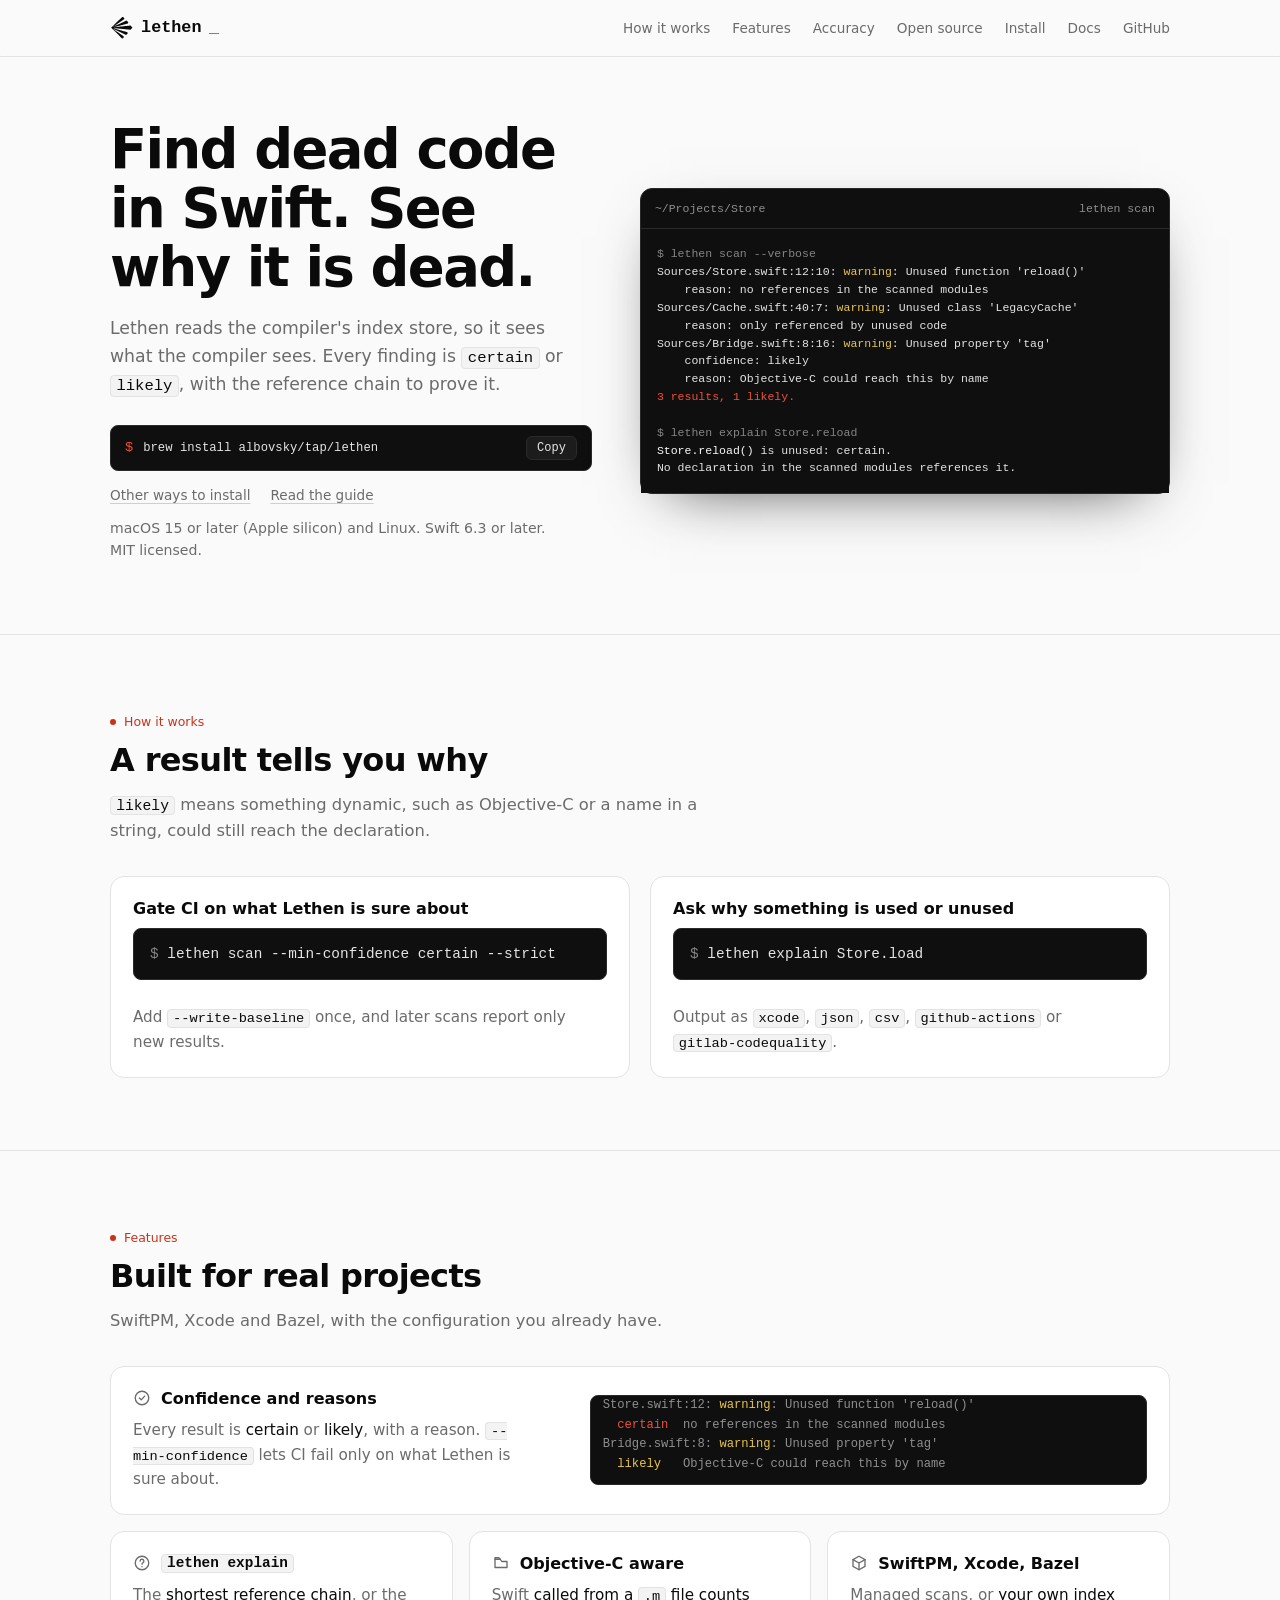
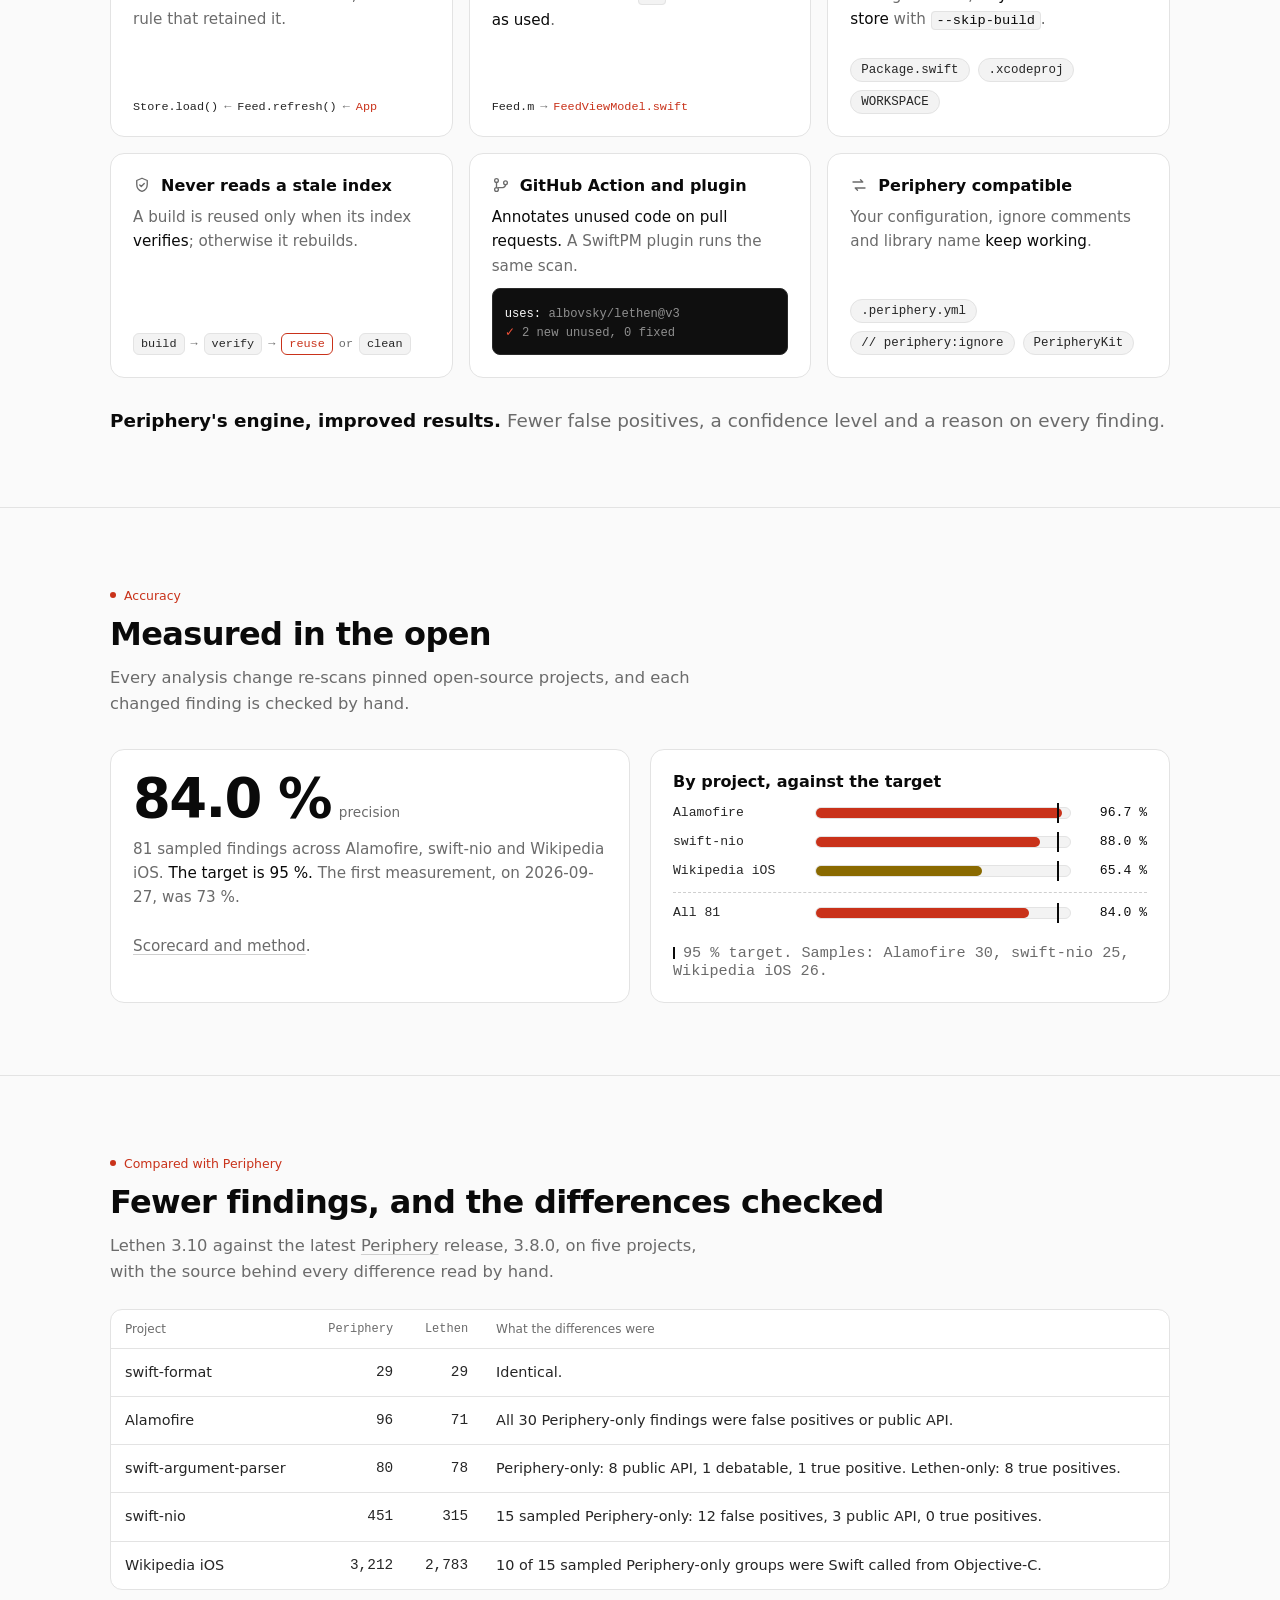
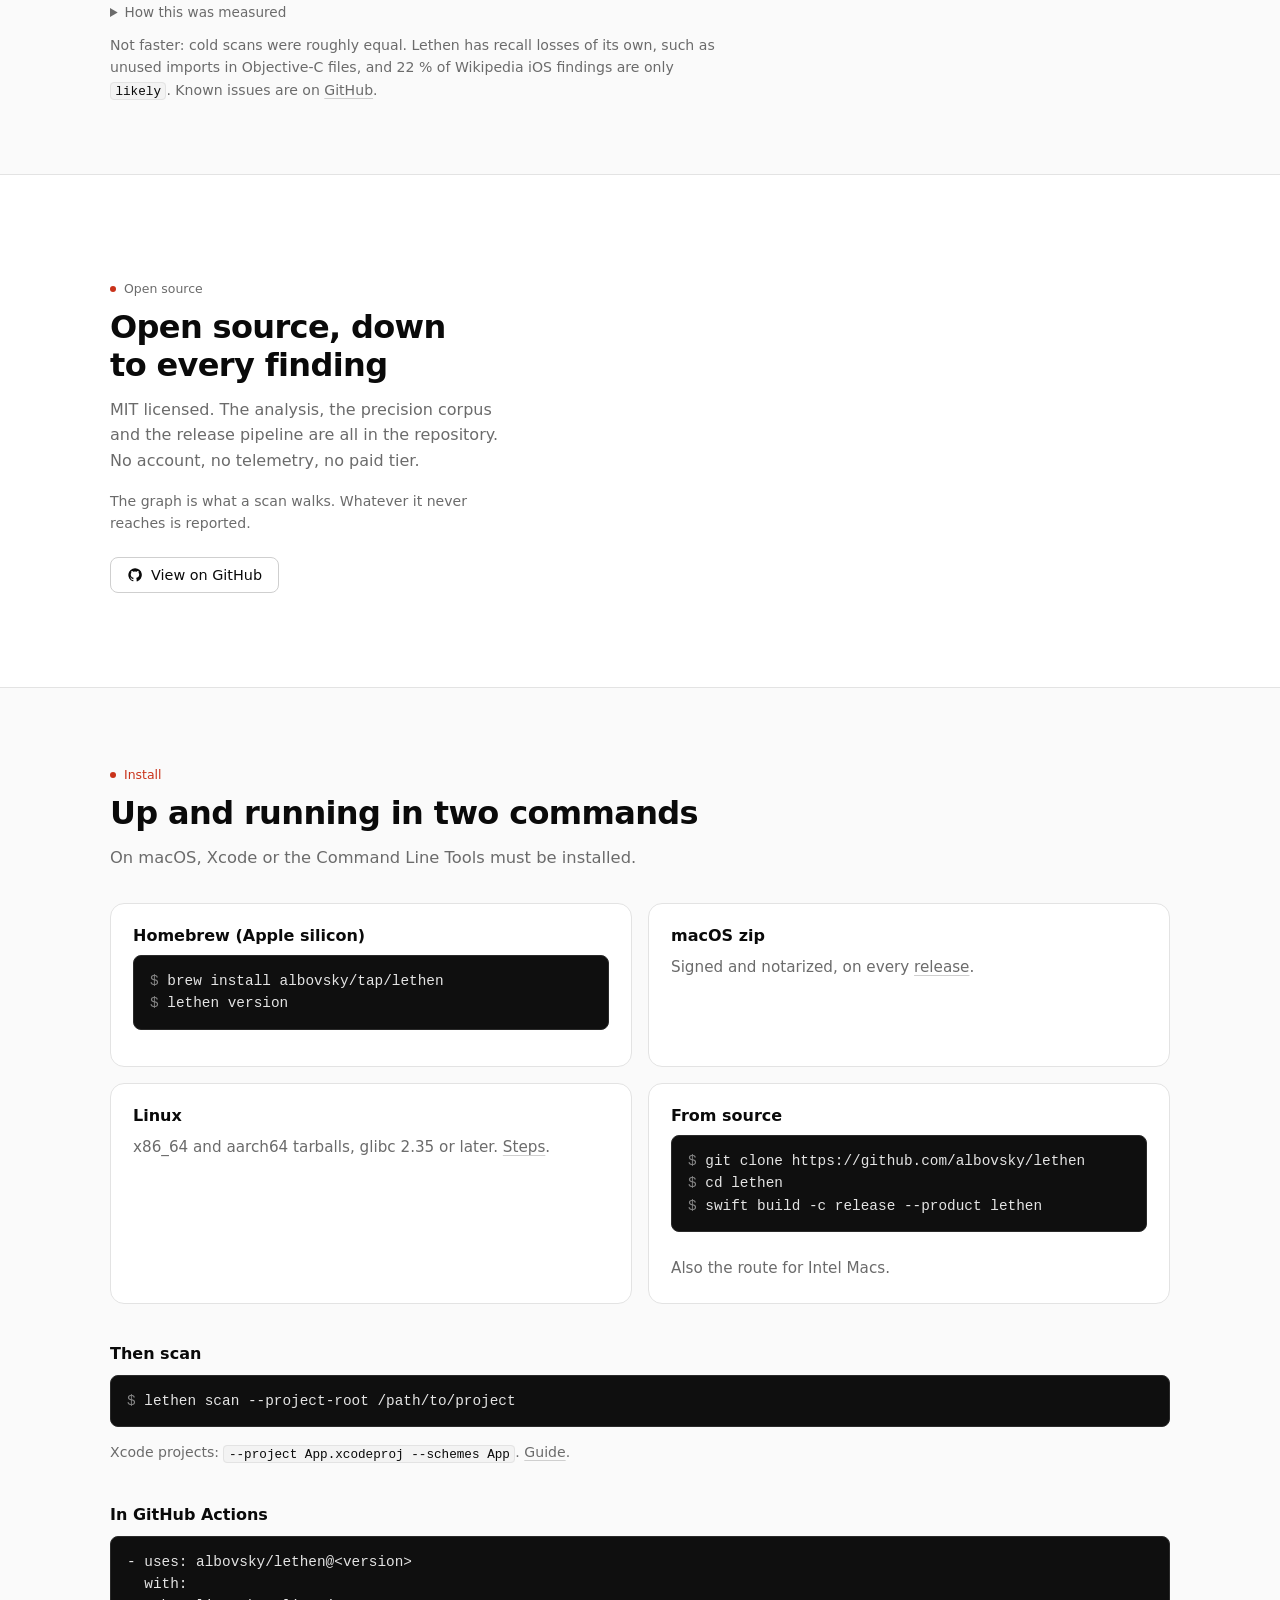
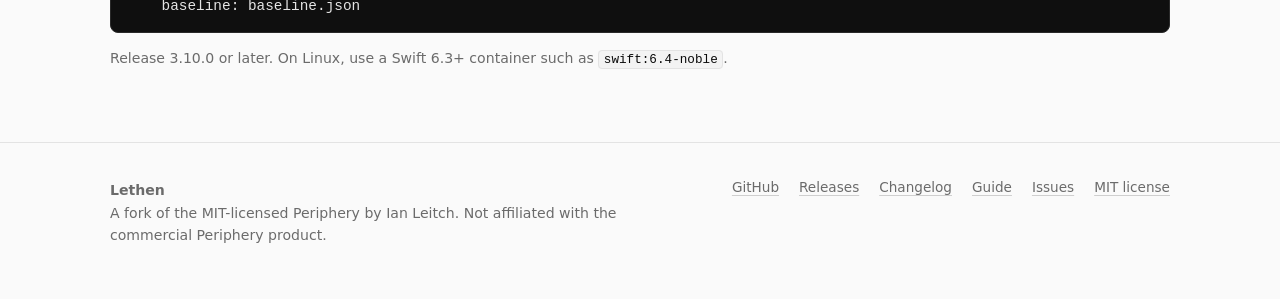
==== commit de61573d: "Send security headers and move the inline script to site.js Co-Authored-By: Claude Sonnet 5.5 <norep" ====
--- a/public/index.html
+++ b/public/index.html
@@ -252,282 +252,6 @@
   </div>
 </footer>
 
-<script>
-document.querySelectorAll("[data-copy]").forEach(function (b) {
-  b.addEventListener("click", function () {
-    if (!navigator.clipboard) return;
-    navigator.clipboard.writeText(b.dataset.copy).then(function () {
-      b.textContent = "Copied";
-      setTimeout(function () { b.textContent = "Copy"; }, 1500);
-    }).catch(function () {});
-  });
-});
-
-// The hero terminal types its two commands and prints the output line by line.
-// The full transcript stays in the HTML, so it reads completely without
-// JavaScript and when the visitor prefers reduced motion. With motion on, the
-// transcript is only visually hidden and an aria-hidden copy is animated, so
-// assistive technology always sees the whole output.
-(function () {
-  var transcript = document.getElementById("screen");
-  var replay = document.getElementById("replay");
-  if (!transcript || !replay) return;
-  var reduce = window.matchMedia && window.matchMedia("(prefers-reduced-motion: reduce)").matches;
-  if (reduce) return;
-  var finalHTML = transcript.innerHTML;
-  var lines = finalHTML.replace(/\n$/, "").split("\n");
-  var timer = null;
-  var screen = document.createElement("pre");
-  screen.setAttribute("aria-hidden", "true");
-  transcript.classList.add("visually-hidden");
-  transcript.parentNode.insertBefore(screen, transcript.nextSibling);
-
-  function stop() { if (timer) { clearTimeout(timer); timer = null; } }
-
-  function play() {
-    stop();
-    replay.hidden = false;
-    screen.innerHTML = "";
-    var i = 0;
-    function next(delay) { timer = setTimeout(step, delay); }
-    function step() {
-      if (i >= lines.length) { timer = null; return; }
-      var line = lines[i++];
-      var isCmd = /^<span class="d">\$ /.test(line);
-      if (isCmd) {
-        var text = line.replace(/<[^>]+>/g, "");
-        var typed = 0;
-        var open = '<span class="d">';
-        function type() {
-          typed++;
-          screen.innerHTML = screen.innerHTML.replace(/<span class="d">[^<]*<span class="caret"><\/span><\/span>$/, "")
-            + open + text.slice(0, typed) + '<span class="caret"></span></span>';
-          if (typed < text.length) { timer = setTimeout(type, 28 + Math.random() * 40); }
-          else { timer = setTimeout(function () {
-            screen.innerHTML = screen.innerHTML.replace(/<span class="caret"><\/span>/, "") + "\n";
-            next(500);
-          }, 350); }
-        }
-        if (screen.innerHTML && !/\n$/.test(screen.innerHTML)) screen.innerHTML += "\n";
-        type();
-      } else {
-        screen.innerHTML += line + "\n";
-        next(line === "" ? 650 : (/warning/.test(line) ? 180 : 90));
-      }
-    }
-    next(600);
-  }
-
-  replay.addEventListener("click", play);
-  var started = false;
-  function start() { if (started) return; started = true; play(); }
-  if ("IntersectionObserver" in window) {
-    var io = new IntersectionObserver(function (entries) {
-      if (entries.some(function (e) { return e.isIntersecting; })) { io.disconnect(); start(); }
-    }, { threshold: 0.4 });
-    io.observe(screen);
-  } else { start(); }
-})();
-
-// Reference graph in the open-source band: what a scan walks. The entry point
-// on the left, declarations it reaches lit in order, declarations nothing
-// reaches dimmed below. Animates once when scrolled into view; draws the final
-// state at once under reduced motion.
-(function () {
-  var c = document.getElementById("dots");
-  if (!c || !c.getContext) return;
-  var nodes = [
-    { id: "app", l: "@main App", x: 0.05, y: 0.30, root: true },
-    { id: "scene", l: "SceneDelegate", x: 0.30, y: 0.12 },
-    { id: "feed", l: "FeedViewModel", x: 0.30, y: 0.46 },
-    { id: "store", l: "Store", x: 0.55, y: 0.29 },
-    { id: "load", l: "Store.load()", x: 0.78, y: 0.12 },
-    { id: "cache", l: "Cache", x: 0.78, y: 0.46 },
-    { id: "parse", l: "Parser.parse()", x: 0.96, y: 0.29 },
-    { id: "legacy", l: "LegacyCache", x: 0.30, y: 0.80, dead: true },
-    { id: "migrate", l: "migrate()", x: 0.05, y: 0.92, dead: true },
-    { id: "reload", l: "Store.reload()", x: 0.60, y: 0.92, dead: true },
-    { id: "tag", l: "Bridge.tag", x: 0.96, y: 0.80, dead: true, likely: true }
-  ];
-  var edges = [["app","scene"],["app","feed"],["scene","store"],["feed","store"],["store","load"],["store","cache"],["load","parse"],["cache","parse"],["reload","cache"],["legacy","migrate"],["reload","legacy"]];
-  var byId = {}; nodes.forEach(function (n) { byId[n.id] = n; });
-  // Breadth-first depth from the root decides when each live node lights up.
-  var depth = { app: 0 }, queue = ["app"];
-  while (queue.length) {
-    var cur = queue.shift();
-    edges.forEach(function (e) {
-      if (e[0] === cur && !byId[e[1]].dead && depth[e[1]] === undefined) { depth[e[1]] = depth[cur] + 1; queue.push(e[1]); }
-    });
-  }
-  var STEP = 700, DEAD_AT = 4 * STEP, DEAD_LEN = 900;
-  var reduce = window.matchMedia && window.matchMedia("(prefers-reduced-motion: reduce)").matches;
-  var ease = function (t) { return t < 0 ? 0 : t > 1 ? 1 : 1 - Math.pow(1 - t, 3); };
-  function curve(x1, y1, x2, y2) {
-    var mx = (x1 + x2) / 2, pts = [], len = 0, px = x1, py = y1;
-    for (var i = 0; i <= 24; i++) {
-      var t = i / 24, u = 1 - t;
-      var x = u*u*u*x1 + 3*u*u*t*mx + 3*u*t*t*mx + t*t*t*x2;
-      var y = u*u*u*y1 + 3*u*u*t*y1 + 3*u*t*t*y2 + t*t*t*y2;
-      if (i) len += Math.hypot(x - px, y - py);
-      pts.push([x, y]); px = x; py = y;
-    }
-    return { pts: pts, len: len };
-  }
-  function draw(elapsed) {
-    var dpr = window.devicePixelRatio || 1;
-    var w = c.clientWidth, h = c.clientHeight;
-    if (!w || !h) return;
-    var bw = Math.round(w * dpr), bh = Math.round(h * dpr);
-    if (c.width !== bw || c.height !== bh) { c.width = bw; c.height = bh; }
-    var ctx = c.getContext("2d"); ctx.setTransform(dpr, 0, 0, dpr, 0, 0);
-    var cs = getComputedStyle(document.documentElement);
-    var accent = cs.getPropertyValue("--accent").trim() || "#f05138";
-    var muted = cs.getPropertyValue("--muted").trim() || "#8f8f8f";
-    var line = cs.getPropertyValue("--line-strong").trim() || "#3d3d3d";
-    var strong = cs.getPropertyValue("--strong").trim() || "#fafafa";
-    var warn = cs.getPropertyValue("--warn").trim() || "#e8c547";
-    var small = w < 520;
-    var padX = small ? 14 : 24, padT = 16, padB = 16;
-    var px = function (n) { return padX + n.x * (w - padX * 2); }, py = function (n) { return padT + n.y * (h - padT - padB); };
-    var font = (small ? "10px " : "12px ") + (cs.getPropertyValue("--mono") || "monospace");
-    ctx.clearRect(0, 0, w, h);
-    ctx.font = font; ctx.textBaseline = "middle";
-
-    // Divider between reached and unreached.
-    var divY = py({ y: 0.65 });
-    var deadT = ease((elapsed - DEAD_AT) / DEAD_LEN);
-    ctx.globalAlpha = 0.9 * deadT; ctx.strokeStyle = line; ctx.setLineDash([2, 6]); ctx.lineWidth = 1;
-    ctx.beginPath(); ctx.moveTo(padX, divY); ctx.lineTo(w - padX, divY); ctx.stroke();
-    ctx.setLineDash([]);
-    ctx.fillStyle = muted; ctx.textAlign = "left";
-    ctx.fillText("nothing reaches these", padX, divY + 12);
-    ctx.globalAlpha = 1;
-
-    ctx.lineWidth = 1.6;
-    edges.forEach(function (e) {
-      var a = byId[e[0]], b = byId[e[1]];
-      var dead = a.dead || b.dead;
-      var cv = curve(px(a), py(a), px(b), py(b));
-      var t = dead ? deadT : ease((elapsed - depth[e[0]] * STEP) / STEP);
-      if (t <= 0) return;
-      ctx.strokeStyle = dead ? line : accent;
-      ctx.globalAlpha = dead ? 0.9 : 0.6;
-      ctx.setLineDash(dead ? [3, 4] : [cv.len, cv.len]);
-      ctx.lineDashOffset = dead ? 0 : cv.len * (1 - t);
-      if (dead) { ctx.globalAlpha *= t; }
-      ctx.beginPath(); ctx.moveTo(cv.pts[0][0], cv.pts[0][1]);
-      for (var i = 1; i < cv.pts.length; i++) ctx.lineTo(cv.pts[i][0], cv.pts[i][1]);
-      ctx.stroke();
-    });
-    ctx.setLineDash([]); ctx.lineDashOffset = 0; ctx.globalAlpha = 1;
-
-    nodes.forEach(function (n) {
-      var x = px(n), y = py(n), r = n.root ? 6 : 4.5;
-      var t = n.dead ? deadT : ease((elapsed - depth[n.id] * STEP + 200) / 400);
-      if (t <= 0) return;
-      ctx.globalAlpha = t;
-      if (!n.dead && t < 1) { // arrival pulse
-        ctx.beginPath(); ctx.arc(x, y, r + 14 * (1 - t), 0, Math.PI * 2);
-        ctx.strokeStyle = accent; ctx.globalAlpha = (1 - t) * 0.6; ctx.lineWidth = 1.5; ctx.stroke(); ctx.globalAlpha = t;
-      }
-      ctx.beginPath(); ctx.arc(x, y, r, 0, Math.PI * 2);
-      if (n.dead) { ctx.strokeStyle = n.likely ? warn : muted; ctx.lineWidth = 1.5; ctx.stroke(); }
-      else { ctx.fillStyle = accent; ctx.fill(); }
-      if (n.root) { ctx.beginPath(); ctx.arc(x, y, r + 5, 0, Math.PI * 2); ctx.strokeStyle = accent; ctx.globalAlpha = .4 * t; ctx.lineWidth = 1.5; ctx.stroke(); ctx.globalAlpha = t; }
-      ctx.fillStyle = n.dead ? muted : strong;
-      var right = n.x < 0.9;
-      var short = small ? n.l.replace(/^[A-Za-z]+\./, "") : n.l;
-      // Label above the node for the top row and below for the bottom row, to the side otherwise.
-      var tag = n.dead ? (n.likely ? "likely" : "unused") : "";
-      if (!right && !n.dead) { // right edge: label under the node, clear of the incoming edges
-        ctx.textAlign = "right"; ctx.fillText(short, x + r, y + r + 14);
-      } else {
-        ctx.textAlign = right ? "left" : "right";
-        var lx = right ? x + r + 7 : x - r - 7;
-        ctx.fillText(short, lx, y);
-        if (tag) { ctx.fillStyle = n.likely ? warn : muted; ctx.fillText(tag, lx, y + 14); }
-      }
-    });
-    ctx.globalAlpha = 1;
-  }
-  var TOTAL = DEAD_AT + DEAD_LEN + 200, start = null, raf = null;
-  function frame(now) {
-    if (start === null) start = now;
-    var e = now - start;
-    draw(e);
-    if (e < TOTAL) raf = requestAnimationFrame(frame); else raf = null;
-  }
-  function play() { if (raf) cancelAnimationFrame(raf); start = null; raf = requestAnimationFrame(frame); }
-  function settle() { draw(TOTAL); }
-  if (reduce) { settle(); }
-  else if ("IntersectionObserver" in window) {
-    var seen = false;
-    var io = new IntersectionObserver(function (entries) {
-      if (!seen && entries.some(function (x) { return x.isIntersecting; })) { seen = true; io.disconnect(); play(); }
-    }, { threshold: 0.5 });
-    io.observe(c);
-    c.addEventListener("click", play);
-    var btn = document.getElementById("dots-replay");
-    if (btn) { btn.hidden = false; btn.addEventListener("click", play); }
-  } else { settle(); }
-  var t; window.addEventListener("resize", function () { clearTimeout(t); t = setTimeout(function () { if (!raf) settle(); }, 100); });
-  if (window.matchMedia) window.matchMedia("(prefers-color-scheme: light)").addEventListener("change", function () { if (!raf) settle(); });
-})();
-
-// Hero background: a faint, still field of pixels with a few blocks lit in
-// orange, like findings on a map of the code. Nothing moves; it is redrawn
-// only on resize and when the colour scheme changes.
-(function () {
-  var c = document.getElementById("bg");
-  if (!c || !c.getContext) return;
-  var CELL = 16, P = 3, BLOCKS = 5;
-  function rnd(seed) { var x = Math.sin(seed * 9999.1) * 10000; return x - Math.floor(x); }
-  function draw() {
-    var dpr = window.devicePixelRatio || 1, w = c.clientWidth, h = c.clientHeight;
-    if (!w || !h) return;
-    var bw = Math.round(w * dpr), bh = Math.round(h * dpr);
-    if (c.width !== bw || c.height !== bh) { c.width = bw; c.height = bh; }
-    var ctx = c.getContext("2d"); ctx.setTransform(dpr, 0, 0, dpr, 0, 0); ctx.clearRect(0, 0, w, h);
-    var cs = getComputedStyle(document.documentElement);
-    var accent = cs.getPropertyValue("--accent").trim() || "#f05138";
-    var fg = cs.getPropertyValue("--fg").trim() || "#e4e4e4";
-    var cols = Math.ceil(w / CELL), rows = Math.ceil(h / CELL);
-    ctx.fillStyle = fg;
-    for (var y = 0; y < rows; y++) for (var x = 0; x < cols; x++) {
-      ctx.globalAlpha = 0.05 + 0.04 * rnd(x * 3 + y * 17);
-      ctx.fillRect(x * CELL + 6, y * CELL + 6, P, P);
-    }
-    ctx.fillStyle = accent; ctx.globalAlpha = 0.35;
-    for (var k = 0; k < BLOCKS; k++) {
-      var seed = k * 977 + 7, bw2 = 2 + Math.floor(rnd(seed + 1) * 5), bh2 = 1 + Math.floor(rnd(seed + 2) * 3);
-      var bx = Math.floor(rnd(seed + 3) * (cols - bw2)), by = Math.floor(rnd(seed + 4) * (rows - bh2));
-      for (var yy = by; yy < by + bh2; yy++) for (var xx = bx; xx < bx + bw2; xx++) ctx.fillRect(xx * CELL + 5, yy * CELL + 5, P + 2, P + 2);
-    }
-    ctx.globalAlpha = 1;
-  }
-  draw();
-  var t; window.addEventListener("resize", function () { clearTimeout(t); t = setTimeout(draw, 100); });
-  if (window.matchMedia) window.matchMedia("(prefers-color-scheme: light)").addEventListener("change", draw);
-})();
-
-// Mark the nav link of the section that sits under the top third of the viewport.
-(function () {
-  var links = Array.prototype.slice.call(document.querySelectorAll("nav a[href^='#']"));
-  var secs = links.map(function (a) { return document.querySelector(a.getAttribute("href")); }).filter(Boolean);
-  if (!secs.length) return;
-  var raf = 0;
-  function update() {
-    raf = 0;
-    var line = window.innerHeight * 0.35, cur = null;
-    secs.forEach(function (s) { if (s.getBoundingClientRect().top <= line) cur = s; });
-    if (window.innerHeight + window.scrollY >= document.documentElement.scrollHeight - 2) cur = secs[secs.length - 1];
-    links.forEach(function (a) { a.classList.toggle("on", !!cur && a.getAttribute("href") === "#" + cur.id); });
-  }
-  function schedule() { if (!raf) raf = requestAnimationFrame(update); }
-  window.addEventListener("scroll", schedule, { passive: true });
-  window.addEventListener("resize", schedule);
-  update();
-})();
-</script>
+<script src="/site.js" defer></script>
 </body>
 </html>
